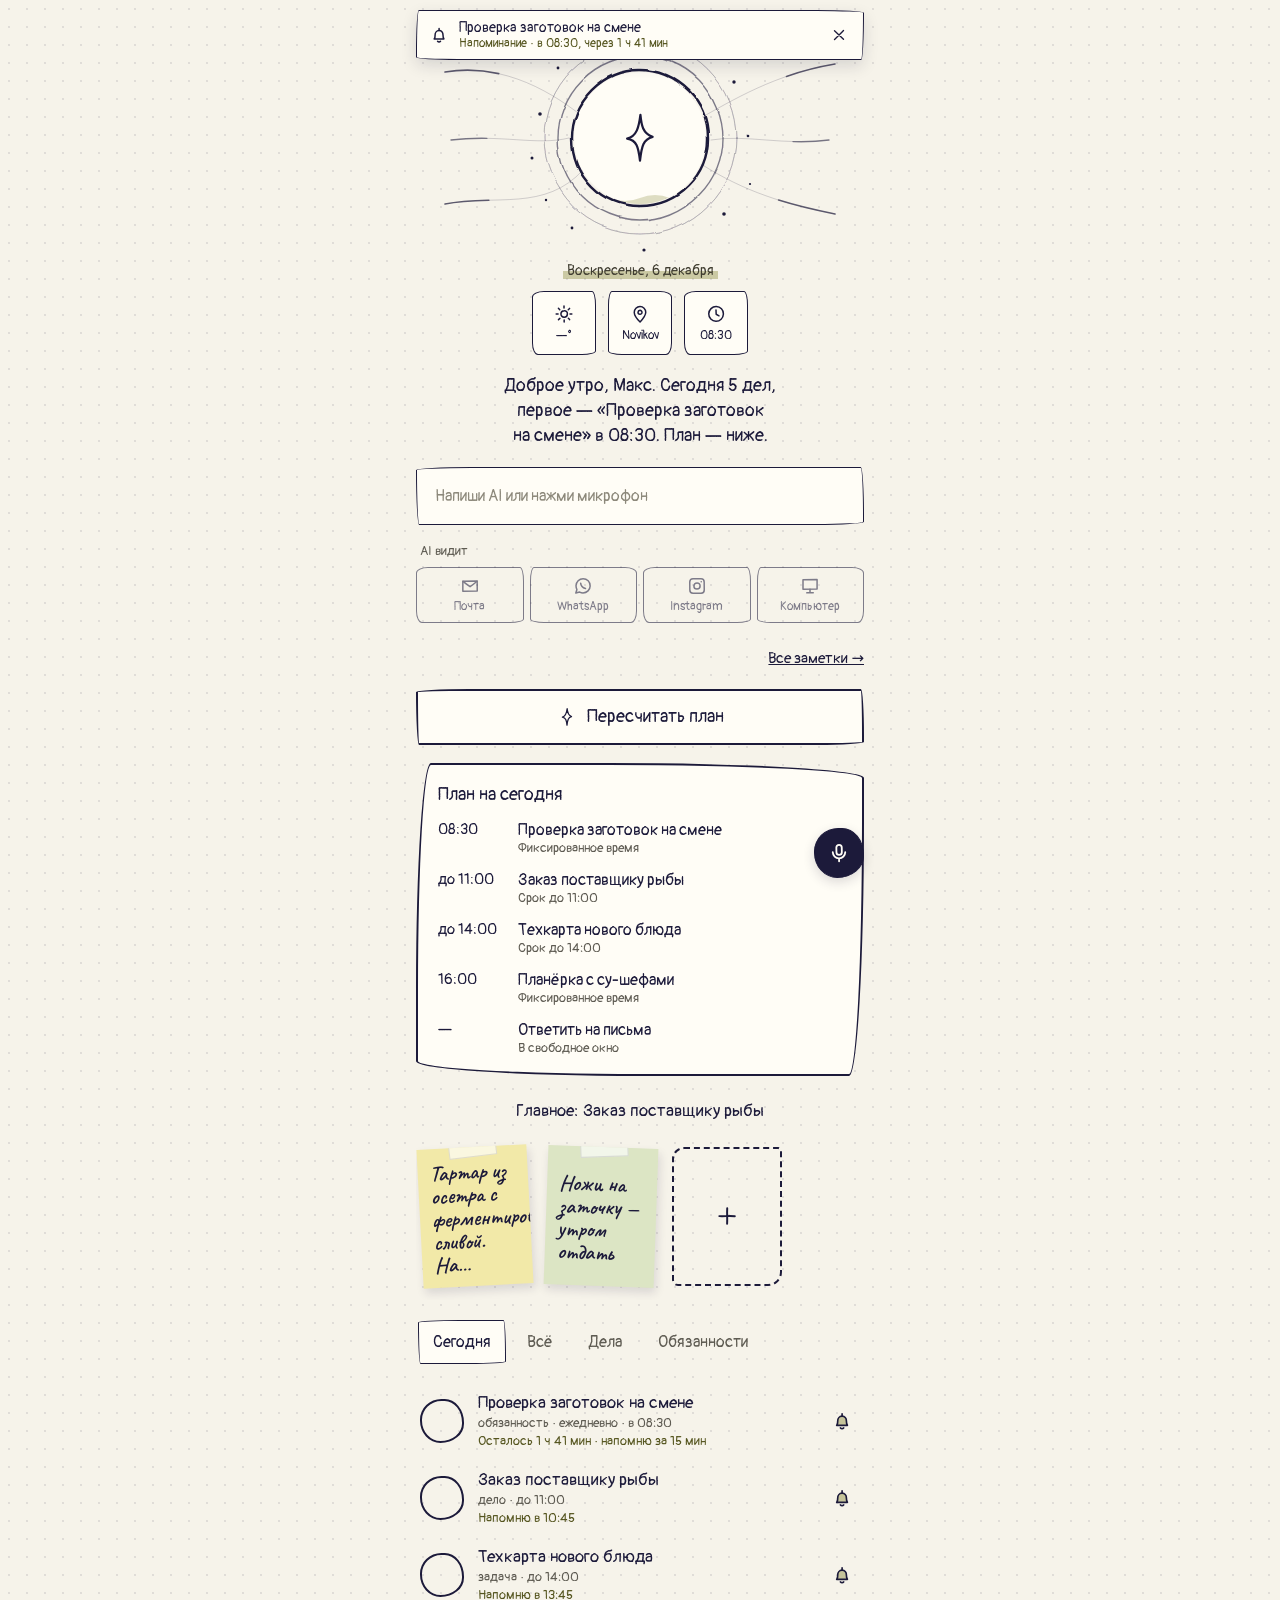
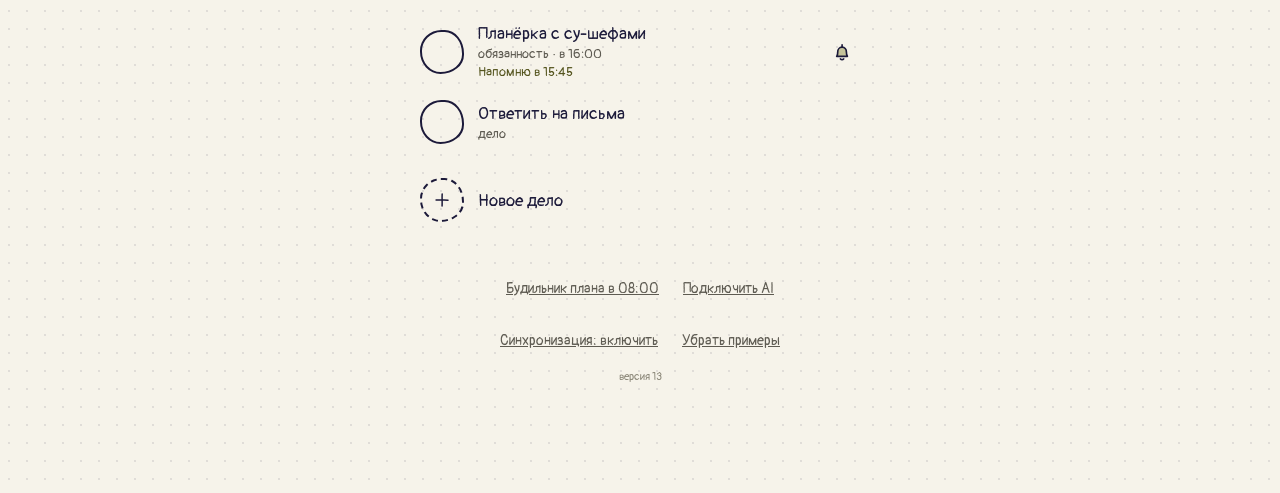
==== dela/index.html @ ca906b61 "Синхронизация по ссылке: шифрованное хранилище без регистрации Co-Authored-By: Claude Opus 5.5 <nore" ====
<!doctype html>
<html lang="ru">
<head>
<meta charset="utf-8">
<meta name="viewport" content="width=device-width, initial-scale=1, viewport-fit=cover">
<title>Дела</title>
<meta name="theme-color" content="#F6F3EA">
<meta name="apple-mobile-web-app-capable" content="yes">
<meta name="mobile-web-app-capable" content="yes">
<meta name="apple-mobile-web-app-status-bar-style" content="default">
<meta name="apple-mobile-web-app-title" content="Дела">
<link rel="manifest" href="manifest.webmanifest">
<link rel="apple-touch-icon" href="icons/apple-touch-icon.png">
<link rel="icon" type="image/png" href="icons/icon-192.png">
<link rel="preconnect" href="https://fonts.googleapis.com">
<link rel="preconnect" href="https://fonts.gstatic.com" crossorigin>
<link href="https://fonts.googleapis.com/css2?family=Caveat:wght@600&family=Pangolin&display=swap" rel="stylesheet">
<link rel="stylesheet" href="style.css">
</head>
<body>
<div id="app">

  <div id="toast" class="toast" role="status" hidden>
    <svg width="20" height="20" viewBox="0 0 24 24" class="ink" aria-hidden="true"><path d="M6.2 16.8c.9-1.2 1.2-2.4 1.1-4.6-.1-3 1.9-5.4 4.7-5.5 2.9-.1 4.9 2.2 4.8 5.2 0 2.3.3 3.6 1.1 4.8z"/><path d="M10.3 19.6c.9 1 2.6 1 3.5 0M12.1 4.2v2.4"/></svg>
    <div class="toast-text"><div id="toast-title" class="toast-title"></div><div id="toast-sub" class="toast-sub"></div></div>
    <button type="button" id="toast-undo" class="toast-undo" data-act="undo" hidden>Вернуть</button>
    <button type="button" class="icon-btn" data-act="close-toast" aria-label="Закрыть уведомление"><svg width="18" height="18" viewBox="0 0 24 24" class="ink" aria-hidden="true"><path d="M6 6.2c4 3.7 8 7.6 12 11.6M18 6c-3.9 4.1-7.9 8-12 12"/></svg></button>
  </div>

  <!-- ДЕЛА -->
  <main id="view-main">
    <section id="orb" class="orb-wrap mode-idle" role="img" aria-label="AI">
      <svg class="wind" viewBox="0 0 390 260" preserveAspectRatio="xMidYMid meet" aria-hidden="true">
        <g class="wind-g">
          <path class="w-base" d="M0 64 C 60 54, 110 86, 142 112"/>
          <path class="w-base" d="M0 196 C 50 186, 100 204, 138 162"/>
          <path class="w-base" d="M390 56 C 330 66, 288 92, 252 112"/>
          <path class="w-base" d="M390 206 C 340 196, 300 184, 256 156"/>
          <path class="w-base" d="M6 132 C 56 126, 92 138, 124 130"/>
          <path class="w-base" d="M384 132 C 340 138, 300 126, 266 132"/>
          <path class="w-flow f1" d="M0 64 C 60 54, 110 86, 142 112" stroke-dasharray="54 176"/>
          <path class="w-flow f2" d="M0 196 C 50 186, 100 204, 138 162" stroke-dasharray="44 186" style="animation-delay:-0.7s"/>
          <path class="w-flow f2" d="M390 56 C 330 66, 288 92, 252 112" stroke-dasharray="50 180" style="animation-delay:-1.3s"/>
          <path class="w-flow f1" d="M390 206 C 340 196, 300 184, 256 156" stroke-dasharray="58 172" style="animation-delay:-0.4s"/>
          <path class="w-flow f3" d="M6 132 C 56 126, 92 138, 124 130" stroke-dasharray="36 194" style="animation-delay:-1s"/>
          <path class="w-flow f3" d="M384 132 C 340 138, 300 126, 266 132" stroke-dasharray="36 194" style="animation-delay:-0.2s"/>
        </g>
      </svg>
      <div class="orb">
        <svg class="orb-dots" viewBox="0 0 240 240" aria-hidden="true">
          <g fill="#1C1A3A"><circle cx="20" cy="96" r="1.8"/><circle cx="38" cy="50" r="1.4"/><circle cx="12" cy="140" r="1.5"/><circle cx="214" cy="64" r="1.7"/><circle cx="228" cy="118" r="1.3"/><circle cx="204" cy="196" r="1.8"/><circle cx="52" cy="210" r="1.4"/><circle cx="124" cy="232" r="1.6"/><circle cx="168" cy="14" r="1.5"/><circle cx="88" cy="10" r="1.2"/><circle cx="230" cy="166" r="1.1"/><circle cx="26" cy="182" r="1.2"/></g>
        </svg>
        <svg class="orb-fill" viewBox="0 0 240 240" aria-hidden="true">
          <defs><clipPath id="orbClip"><circle cx="120" cy="120" r="66"/></clipPath></defs>
          <circle cx="120" cy="120" r="66" fill="#FFFDF6"/>
          <g clip-path="url(#orbClip)">
            <g id="level" transform="translate(0 180)">
              <path id="fillwave" fill="#8A8A3A" opacity="0.28" d="M0 0"/>
            </g>
          </g>
        </svg>
        <div class="orb-rings">
          <svg viewBox="0 0 240 240" aria-hidden="true">
            <defs>
              <filter id="aiWind" x="-25%" y="-25%" width="150%" height="150%">
                <feTurbulence type="fractalNoise" baseFrequency="0.02" numOctaves="2" seed="4" result="noise">
                  <animate id="anim-freq" attributeName="baseFrequency" values="0.016;0.03;0.02;0.016" dur="7s" repeatCount="indefinite"/>
                </feTurbulence>
                <feDisplacementMap in="SourceGraphic" in2="noise" scale="8" xChannelSelector="R" yChannelSelector="G">
                  <animate id="anim-gust" attributeName="scale" values="5;6;16;6;5;13;5" keyTimes="0;0.3;0.38;0.5;0.72;0.78;1" dur="7s" repeatCount="indefinite"/>
                </feDisplacementMap>
              </filter>
            </defs>
            <g filter="url(#aiWind)" fill="none" stroke="#1C1A3A" stroke-linecap="round">
              <circle cx="120" cy="120" r="68" stroke-width="2.4"/>
              <circle cx="120" cy="120" r="82" stroke-width="1.4" opacity="0.55"/>
              <circle cx="120" cy="120" r="96" stroke-width="1" opacity="0.32"/>
            </g>
          </svg>
        </div>
        <div class="orb-star" aria-hidden="true">
          <svg width="56" height="56" viewBox="0 0 40 40"><path d="M20.3 3.5 C21 11, 22 16.5, 29 19.2 C 22.5 21, 21.2 25.5, 20 36.2 C 18.8 26, 17.6 21.6, 10.8 20.4 C 17.8 18.8, 19.2 12, 20.3 3.5 Z" fill="none" stroke="#1C1A3A" stroke-width="1.6" stroke-linejoin="round"/></svg>
        </div>
      </div>
    </section>

    <div id="date" class="date"></div>

    <div class="boxes">
      <div class="box hand-a" title="Погода в Баку">
        <svg width="20" height="20" viewBox="0 0 24 24" class="ink" aria-hidden="true"><path d="M12.2 8.1c2.2-.2 4 1.6 3.9 3.9-.1 2.2-1.9 3.9-4.1 3.8-2.1-.1-3.8-1.9-3.7-4 .1-2 1.8-3.6 3.9-3.7z"/><path d="M12 2.5v2.4M12.2 19.3v2.2M2.6 12.1h2.3M19.2 11.9h2.2M5.3 5.2l1.6 1.7M17.2 17.1l1.5 1.6M5.4 18.8l1.7-1.5M17.1 6.9l1.6-1.6"/></svg>
        <span id="box-weather">—°</span>
      </div>
      <button type="button" class="box hand-b" data-act="edit-place" title="Где я">
        <svg width="20" height="20" viewBox="0 0 24 24" class="ink" aria-hidden="true"><path d="M12.1 21.6c-2.6-2.6-6.9-7.2-7-11.5C5 6.3 8.2 3 12 3s7 3.1 6.9 7c-.1 4.4-4.2 8.9-6.8 11.6z"/><path d="M12 7.6c1.4 0 2.5 1.1 2.4 2.5 0 1.3-1.2 2.4-2.5 2.3-1.3 0-2.3-1.1-2.3-2.4.1-1.3 1.1-2.3 2.4-2.4z"/></svg>
        <span id="box-place">Novikov</span>
      </button>
      <div class="box hand-a" id="box-next-wrap" title="Следующее дело">
        <svg width="20" height="20" viewBox="0 0 24 24" class="ink" aria-hidden="true"><path d="M12.3 3.1c5 .1 8.8 4 8.6 8.9-.2 4.9-4.1 8.8-9 8.7-4.9-.1-8.7-4.1-8.6-9 .2-4.9 4.1-8.7 9-8.6z"/><path d="M12 7.2l.2 5.1 3.4 1.9"/></svg>
        <span id="box-next">—</span>
      </div>
    </div>

    <div class="ai-say" aria-live="polite">
      <div id="ai-heard" class="ai-heard" hidden></div>
      <div id="ai-text" class="ai-text"></div>
    </div>

    <form id="ask-form" class="ask hand-a" autocomplete="off">
      <label for="ask" class="sr">Сообщение для AI</label>
      <input id="ask" type="text" enterkeyhint="send" placeholder="Напиши AI или нажми микрофон">
    </form>

    <div class="sees">
      <div class="label-sm">AI видит</div>
      <div class="sees-row">
        <button type="button" class="see hand-a" data-act="soon" data-name="Почта"><svg width="20" height="20" viewBox="0 0 24 24" class="ink" aria-hidden="true"><path d="M3.4 6.2l17.2-.1.1 12-17.3.1z"/><path d="M3.6 6.4c2.8 2.3 5.6 4.4 8.5 6.4 2.9-2 5.7-4.2 8.4-6.5"/></svg><span>Почта</span></button>
        <button type="button" class="see hand-b" data-act="soon" data-name="WhatsApp"><svg width="20" height="20" viewBox="0 0 24 24" class="ink" aria-hidden="true"><path d="M12.1 3.3c4.8 0 8.6 3.8 8.5 8.6-.1 4.7-3.9 8.4-8.6 8.4-1.4 0-2.8-.4-4-1l-4.6 1.2 1.3-4.3c-.7-1.3-1.1-2.8-1.1-4.4.1-4.7 3.9-8.5 8.5-8.5z"/><path d="M9.2 8.6c.2 2.9 2.6 5.6 5.8 6.4"/></svg><span>WhatsApp</span></button>
        <button type="button" class="see hand-a" data-act="soon" data-name="Instagram"><svg width="20" height="20" viewBox="0 0 24 24" class="ink" aria-hidden="true"><path d="M7.2 3.4l9.6-.1c2.1 0 3.8 1.7 3.8 3.8l.1 9.7c0 2.1-1.7 3.8-3.8 3.8l-9.7.1c-2.1 0-3.8-1.7-3.8-3.8L3.3 7.2c.1-2.1 1.8-3.8 3.9-3.8z"/><path d="M12.1 8.3c2.1 0 3.7 1.7 3.6 3.8 0 2-1.7 3.6-3.8 3.6-2 0-3.6-1.7-3.6-3.7.1-2 1.7-3.7 3.8-3.7z"/><path d="M17 6.8h.1"/></svg><span>Instagram</span></button>
        <button type="button" class="see hand-b" data-act="soon" data-name="Компьютер"><svg width="20" height="20" viewBox="0 0 24 24" class="ink" aria-hidden="true"><path d="M3.6 4.4l16.9-.1v11.4l-16.9.1z"/><path d="M8.2 20.2c2.6-.2 5.1.1 7.7-.1M12 15.9v4.2"/></svg><span>Компьютер</span></button>
      </div>
    </div>

    <div class="row-end"><a href="#notes" class="link">Все заметки →</a></div>

    <button type="button" class="big-btn hand-a" data-act="plan">
      <svg width="20" height="20" viewBox="0 0 40 40" aria-hidden="true"><path d="M20.3 3.5 C21 11, 22 16.5, 29 19.2 C 22.5 21, 21.2 25.5, 20 36.2 C 18.8 26, 17.6 21.6, 10.8 20.4 C 17.8 18.8, 19.2 12, 20.3 3.5 Z" fill="none" stroke="#1C1A3A" stroke-width="2.6" stroke-linejoin="round"/></svg>
      <span id="plan-label">Вычислить план</span>
    </button>

    <div id="plan"></div>

    <div id="main-task" class="main-task"></div>

    <div id="stickers" class="stickers"></div>

    <div id="filters" class="filters" role="tablist" aria-label="Фильтр"></div>

    <div id="list" class="list"></div>

    <button type="button" class="add-row" data-act="new-task">
      <span class="circle dashed"><svg width="20" height="20" viewBox="0 0 24 24" class="ink" aria-hidden="true"><path d="M12.2 4.8c-.3 4.9.2 9.6-.1 14.4M4.9 12.1c4.7.2 9.6-.3 14.3.1"/></svg></span>
      Новое дело
    </button>

    <div id="archive" class="archive"></div>

    <div class="foot">
      <button type="button" class="link-btn" id="alarm-btn" data-act="alarm">Будильник плана в 08:00</button>
      <button type="button" class="link-btn" id="ai-setup" data-act="ai-setup">Подключить AI</button>
      <button type="button" class="link-btn" id="sync-btn" data-act="sync">Синхронизация: включить</button>
      <button type="button" class="link-btn" id="demo-row" data-act="clear-demo" hidden>Убрать примеры</button>
      <span id="app-ver" class="ver"></span>
    </div>
  </main>

  <!-- ЗАМЕТКИ -->
  <main id="view-notes" hidden>
    <div class="notes-head">
      <div>
        <div id="notes-count" class="label-sm"></div>
        <h1 class="h1">Заметки</h1>
      </div>
      <a href="#" class="pill hand-a" data-act="go-main">
        <svg width="16" height="16" viewBox="0 0 24 24" class="ink" aria-hidden="true"><path d="M15 5.2c-2.4 2.2-4.6 4.4-6.8 6.9 2.2 2.3 4.4 4.5 6.8 6.7"/></svg>
        Дела
      </a>
    </div>
    <form id="note-form" class="ask hand-b" autocomplete="off">
      <label for="note-input" class="sr">Новая заметка</label>
      <input id="note-input" type="text" enterkeyhint="done" placeholder="Новая заметка или микрофон справа внизу">
    </form>
    <div id="notes-list" class="notes-list"></div>
  </main>

  <!-- Редактор дела -->
  <div id="sheet-bg" class="sheet-bg" hidden data-act="close-sheet"></div>
  <form id="sheet" class="sheet hand-b" hidden autocomplete="off">
    <div class="sheet-grip" aria-hidden="true"></div>
    <label class="fld"><span>Что сделать</span><input id="f-title" type="text" required></label>
    <div class="fld"><span>Тип</span>
      <div class="seg" id="f-kind">
        <button type="button" data-val="task">Задача</button><button type="button" data-val="deal">Дело</button><button type="button" data-val="duty">Обязанность</button>
      </div>
    </div>
    <div class="fld"><span>Когда</span>
      <div class="seg" id="f-when">
        <button type="button" data-val="today">Сегодня</button><button type="button" data-val="tomorrow">Завтра</button><button type="button" data-val="date">Дата</button>
      </div>
      <input id="f-date" type="date" hidden>
      <label class="check"><input id="f-daily" type="checkbox"> Каждый день</label>
    </div>
    <div class="fld-row">
      <label class="fld"><span>В (время)</span><input id="f-time" type="time"></label>
      <label class="fld"><span>До (срок)</span><input id="f-due" type="time"></label>
    </div>
    <label class="check"><input id="f-remind" type="checkbox" checked> Напомнить за 15 минут</label>
    <div class="sheet-actions">
      <button type="submit" class="big-btn hand-a">Сохранить</button>
      <div class="sheet-sub">
        <button type="button" class="link-btn" id="f-cal" data-act="to-calendar">В календарь iPhone</button>
        <button type="button" class="link-btn danger" id="f-del" data-act="delete-task">Удалить</button>
      </div>
    </div>
  </form>

  <!-- Ссылка синхронизации -->
  <div id="link-sheet" class="sheet hand-a" hidden>
    <div class="sheet-grip" aria-hidden="true"></div>
    <div class="fld"><span>Открой эту ссылку на другом устройстве (компьютер, второй телефон) — дела станут общими. Никому её не отправляй: это ключ к твоим делам.</span></div>
    <label class="fld"><span class="sr">Ссылка подключения</span><input id="link-out" type="text" readonly></label>
    <div class="sheet-actions">
      <button type="button" class="big-btn hand-a" data-act="copy-link">Копировать ссылку</button>
      <button type="button" class="big-btn hand-b" data-act="share-link">Отправить себе</button>
      <div class="sheet-sub"><button type="button" class="link-btn" data-act="close-link">Закрыть</button><button type="button" class="link-btn danger" data-act="sync-off">Выключить на этом устройстве</button></div>
    </div>
  </div>

  <!-- Короткий ввод (место, стикер) -->
  <form id="mini" class="sheet hand-a" hidden autocomplete="off">
    <div class="sheet-grip" aria-hidden="true"></div>
    <label class="fld"><span id="mini-label">Текст</span><input id="mini-input" type="text" autocapitalize="off" autocorrect="off" spellcheck="false"></label>
    <div class="sheet-actions">
      <button type="submit" class="big-btn hand-a">Готово</button>
      <div class="sheet-sub"><button type="button" class="link-btn" data-act="close-mini">Отмена</button></div>
    </div>
  </form>

  <div id="glow" class="glow" hidden aria-hidden="true"></div>
  <button type="button" id="mic-fab" class="mic-fab" aria-label="Сказать AI голосом" aria-pressed="false">
    <svg width="22" height="22" viewBox="0 0 24 24" class="ink" aria-hidden="true"><path d="M12.1 3.1c1.6 0 2.9 1.3 2.9 2.9l.1 5.1c0 1.6-1.4 2.9-3 2.9s-2.9-1.3-2.9-2.9L9.1 6c.1-1.6 1.4-2.9 3-2.9z"/><path d="M5.2 11.2c.2 3.8 3.1 6.7 6.9 6.6 3.7-.1 6.6-3 6.7-6.7M12.1 18v3.1"/></svg>
  </button>
</div>
<script src="app.js"></script>
</body>
</html>
---- dela/style.css ----
:root{
  --ink:#1C1A3A; --paper:#F6F3EA; --card:#FFFDF6; --muted:#5E5B52; --olive:#8A8A3A; --olive-a:rgba(138,138,58,.38); --red:#8A3324;
  --ha:255px 15px 225px 15px / 15px 225px 15px 255px;
  --hb:15px 255px 15px 225px / 225px 15px 255px 15px;
  --hc:50% 45% 55% 48% / 48% 55% 45% 52%;
  --wind:7s; --flow1:3.6s; --flow2:4.4s; --flow3:5.2s; --spin:40s; --star:24s; --pulse:4s; --dots:3s; --fill:3s;
}
*{box-sizing:border-box}
[hidden]{display:none!important}
html{-webkit-text-size-adjust:100%}
body{margin:0;background-color:var(--paper);background-image:radial-gradient(rgba(28,26,58,.1) 1px,transparent 1.2px);background-size:18px 18px;color:var(--ink);font-family:'Pangolin',system-ui,sans-serif;-webkit-tap-highlight-color:transparent}
button{font-family:inherit;color:inherit}
a{color:var(--ink)}
.sr{position:absolute;width:1px;height:1px;overflow:hidden;clip:rect(0 0 0 0)}
.ink{fill:none;stroke:var(--ink);stroke-width:1.8;stroke-linecap:round;stroke-linejoin:round}
:root{color-scheme:light}
#app{max-width:480px;margin:0 auto;padding-block:calc(env(safe-area-inset-top, 0px) + 8px) calc(env(safe-area-inset-bottom, 0px) + 110px);padding-left:max(16px, env(safe-area-inset-left, 0px));padding-right:max(16px, env(safe-area-inset-right, 0px));position:relative;overflow-x:hidden}
main{display:flex;flex-direction:column;gap:18px}
.hand-a{border-radius:var(--ha)} .hand-b{border-radius:var(--hb)}

/* toast */
.toast{position:fixed;left:50%;transform:translateX(-50%);top:calc(env(safe-area-inset-top) + 10px);width:min(448px,calc(100% - 32px));z-index:30;background:var(--card);border:1.8px solid var(--ink);border-radius:var(--hb);box-shadow:0 6px 16px rgba(28,26,58,.14);padding:2px 2px 2px 12px;display:flex;align-items:center;gap:10px;animation:toastIn .4s ease-out}
.toast[hidden]{display:none}
.toast-text{flex:1;min-width:0}
.toast-title{font-size:14px;line-height:1.25;white-space:nowrap;overflow:hidden;text-overflow:ellipsis}
.toast-sub{font-size:12px;line-height:1.25;color:#55551F}
.icon-btn{width:44px;height:44px;flex-shrink:0;border:none;background:transparent;display:flex;align-items:center;justify-content:center;cursor:pointer;padding:0}
@keyframes toastIn{from{transform:translate(-50%,-16px);opacity:0}to{transform:translate(-50%,0);opacity:1}}

/* orb */
.orb-wrap{position:relative;height:260px}
.wind{position:absolute;left:-16px;top:0;width:calc(100% + 32px);height:260px}
.wind-g{fill:none;stroke:var(--ink);stroke-linecap:round}
.w-base{stroke-width:1;opacity:.18}
.w-flow{stroke-width:1.6;opacity:.65}
.w-flow.f1{animation:windFlow var(--flow1) linear infinite}
.w-flow.f2{animation:windFlow var(--flow2) linear infinite}
.w-flow.f3{stroke-width:1.3;opacity:.5;animation:windFlow var(--flow3) linear infinite}
@keyframes windFlow{from{stroke-dashoffset:230}to{stroke-dashoffset:0}}
.orb{position:absolute;left:50%;top:10px;width:240px;height:240px;margin-left:-120px}
.orb svg{position:absolute;inset:0;width:240px;height:240px}
.orb-dots{animation:aiDots var(--dots) ease-in-out infinite}
.orb-rings{position:absolute;inset:0;animation:aiSpin var(--spin) linear infinite}
.orb-star{position:absolute;left:88px;top:88px;width:64px;height:64px;display:flex;align-items:center;justify-content:center;animation:aiPulse var(--pulse) ease-in-out infinite}
.orb-star svg{position:static;width:56px;height:56px;animation:aiSpinBack var(--star) linear infinite}
#fillwave{animation:fillMove var(--fill) linear infinite}
#level{transition:transform .8s ease}
@keyframes fillMove{from{transform:translateX(0)}to{transform:translateX(-60px)}}
@keyframes aiSpin{from{transform:rotate(0)}to{transform:rotate(360deg)}}
@keyframes aiSpinBack{from{transform:rotate(360deg)}to{transform:rotate(0)}}
@keyframes aiDots{0%,100%{opacity:.25}50%{opacity:.85}}
@keyframes aiPulse{0%,100%{transform:scale(1)}50%{transform:scale(1.08)}}
.mode-listen{--wind:1.6s;--flow1:1.1s;--flow2:1.3s;--flow3:1.5s;--spin:8s;--star:4s;--pulse:.7s;--dots:1s;--fill:1.2s}
.mode-think{--wind:2.4s;--flow1:1.1s;--flow2:1.3s;--flow3:1.5s;--spin:8s;--star:4s;--pulse:1.2s;--dots:1s;--fill:1.2s}

.date{text-align:center;font-size:14px;color:#3F3C30;margin-top:-24px}
.date span{background:linear-gradient(transparent 55%,rgba(138,138,58,.4) 55%);padding:0 4px}
.boxes{display:flex;justify-content:center;gap:12px;margin-top:-6px}
.box{width:64px;height:64px;border:1.8px solid var(--ink);background:var(--card);display:flex;flex-direction:column;align-items:center;justify-content:center;gap:4px;font-size:12px;padding:0;cursor:default}
button.box{cursor:pointer}
.box.hand-a{border-radius:12px 4px 14px 6px / 6px 14px 4px 12px}
.box.hand-b{border-radius:4px 12px 6px 14px / 14px 6px 12px 4px}
.box span{max-width:60px;white-space:nowrap;overflow:hidden;text-overflow:ellipsis}

.ai-say{display:flex;flex-direction:column;gap:6px;padding:0 12px;text-align:center}
.ai-heard{font-size:14px;color:var(--muted)}
.ai-text{font-size:18px;line-height:1.4;text-wrap:balance}

.ask{background:var(--card);border:1.8px solid var(--ink);padding:4px 16px;display:flex;align-items:center}
.ask input{flex:1;min-width:0;border:none;outline:none;background:transparent;font-family:inherit;font-size:16px;color:var(--ink);min-height:48px}
.ask input::placeholder{color:#8C887A}

.label-sm{font-size:13px;color:var(--muted)}
.sees{display:flex;flex-direction:column;gap:8px}
.sees .label-sm{padding-left:4px}
.sees-row{display:grid;grid-template-columns:repeat(4,minmax(0,1fr));gap:6px}
.see{min-height:56px;border:1.5px solid var(--ink);background:transparent;display:flex;flex-direction:column;align-items:center;justify-content:center;gap:3px;font-size:12px;cursor:pointer;opacity:.55}
.see.hand-a{border-radius:12px 4px 14px 6px / 6px 14px 4px 12px}
.see.hand-b{border-radius:4px 12px 6px 14px / 14px 6px 12px 4px}

.row-end{display:flex;justify-content:flex-end;margin:-4px 0 -10px}
.link{min-height:44px;display:flex;align-items:center;font-size:15px}
.big-btn{min-height:56px;border:2px solid var(--ink);background:var(--card);font-size:18px;display:flex;align-items:center;justify-content:center;gap:10px;cursor:pointer;width:100%}
.big-btn:active{background:var(--olive-a)}

.plan{background:var(--card);border:2px solid var(--ink);border-radius:var(--hb);padding:18px 20px;display:flex;flex-direction:column;gap:14px}
.plan-h{font-size:18px}
.plan-row{display:flex;gap:14px;align-items:flex-start}
.plan-t{width:66px;flex-shrink:0;font-size:15px;white-space:nowrap}
.plan-why{font-size:13px;color:var(--muted)}

.main-task{text-align:center;font-size:17px;padding-top:6px}

.stickers{display:flex;gap:16px;overflow-x:auto;padding:12px 8px 14px 4px;margin-top:-4px;scrollbar-width:none}
.stickers::-webkit-scrollbar{display:none}
.sticker{position:relative;width:110px;min-height:96px;flex-shrink:0;padding:14px 12px 10px;border:none;text-align:left;font-family:'Caveat',cursive;font-weight:600;font-size:22px;line-height:1.05;color:var(--ink);box-shadow:2px 5px 10px rgba(28,26,58,.13);cursor:pointer;overflow:hidden}
.sticker::before{content:'';position:absolute;top:-6px;left:50%;width:46px;height:14px;margin-left:-23px;background:rgba(255,255,255,.65);border:1px solid rgba(28,26,58,.12);transform:rotate(-4deg)}
.sticker-add{width:110px;min-height:96px;flex-shrink:0;border:2px dashed var(--ink);border-radius:12px 4px 14px 6px;background:transparent;display:flex;align-items:center;justify-content:center;cursor:pointer}

.filters{display:flex;gap:6px;overflow-x:auto;padding:2px;scrollbar-width:none}
.filters::-webkit-scrollbar{display:none}
.filter{flex:0 0 auto;min-height:44px;padding:0 14px;border:1.8px solid transparent;background:transparent;color:var(--muted);font-size:16px;white-space:nowrap;cursor:pointer}
.filter.on{border-color:var(--ink);background:var(--card);color:var(--ink)}

.list{display:flex;flex-direction:column;gap:4px}
.item{padding:8px 0 8px 4px;display:flex;align-items:center;gap:14px}
.circle{width:44px;height:44px;flex-shrink:0;border:2px solid var(--ink);border-radius:var(--hc);background:transparent;display:flex;align-items:center;justify-content:center;cursor:pointer;padding:0}
.circle.done{background:var(--olive-a)}
.circle.dashed{border-style:dashed}
.item-body{flex:1;min-width:0;display:flex;flex-direction:column;gap:2px;border:none;background:transparent;text-align:left;padding:0;cursor:pointer}
.item-title{font-size:17px}
.item.is-done .item-title{text-decoration:line-through;color:#6B6857}
.item-meta{font-size:13px;color:var(--muted)}
.item-alert{font-size:13px;color:#55551F}
.item-alert.late{color:var(--red)}
.bell{width:44px;height:44px;flex-shrink:0;border:none;background:transparent;display:flex;align-items:center;justify-content:center;cursor:pointer;padding:0;opacity:.45}
.bell.on{opacity:1}
.bell.on path:first-child{fill:rgba(138,138,58,.45)}
.empty{text-align:center;color:var(--muted);font-size:15px;padding:12px 0}
.add-row{min-height:60px;padding:8px 0 8px 4px;border:none;background:transparent;font-size:17px;display:flex;align-items:center;gap:14px;cursor:pointer;text-align:left}
.ver{width:100%;text-align:center;font-size:11px;color:#8C887A}
.foot{display:flex;justify-content:center;gap:8px;flex-wrap:wrap}
.toast-undo{min-height:44px;padding:0 12px;border:1.5px solid var(--ink);border-radius:var(--ha);background:var(--olive-a);font-size:14px;cursor:pointer;flex-shrink:0}
.archive{display:flex;flex-direction:column;gap:4px}
.archive-head{min-height:44px;border:none;background:transparent;font-size:15px;color:var(--muted);display:flex;align-items:center;gap:8px;cursor:pointer;padding:0 4px;text-align:left}
.archive-head svg{transition:transform .2s}
.archive-head[aria-expanded="true"] svg{transform:rotate(90deg)}
.archive .item{opacity:.7}
.archive-clear{align-self:center}
.link-btn{border:none;background:transparent;font-size:14px;color:var(--muted);text-decoration:underline;min-height:44px;padding:0 8px;cursor:pointer}
.link-btn.danger{color:var(--red)}

/* notes */
.notes-head{display:flex;justify-content:space-between;align-items:center;gap:12px;padding-top:8px}
.h1{margin:0;font-size:22px;font-weight:400}
.pill{display:flex;align-items:center;gap:8px;min-height:44px;padding:0 14px;background:var(--card);border:1.8px solid var(--ink);text-decoration:none;font-size:15px}
.notes-list{display:flex;flex-direction:column;gap:14px}
.note{background:var(--card);border:2px solid var(--ink);padding:16px;display:flex;flex-direction:column;gap:8px}
.note:nth-child(odd){border-radius:var(--ha)} .note:nth-child(even){border-radius:var(--hb)}
.note.flash{animation:flash 1.2s ease}
@keyframes flash{0%,100%{background:var(--card)}30%{background:var(--olive-a)}}
.note-top{display:flex;justify-content:space-between;align-items:baseline;gap:10px}
.note-title{font-size:17px}
.note-when{font-size:13px;color:var(--muted);white-space:nowrap}
.note-body{font-size:15px;line-height:1.5;white-space:pre-wrap}
.note-done{display:flex;flex-direction:column;gap:4px;border-top:1.5px dashed rgba(28,26,58,.35);padding-top:10px;font-size:15px}
.note-acts{display:flex;gap:8px;flex-wrap:wrap;align-items:center}
.chip{min-height:44px;padding:0 14px;border:1.8px solid var(--ink);border-radius:var(--ha);background:var(--card);font-size:14px;display:flex;align-items:center;gap:8px;cursor:pointer}

/* sheet */
.sheet-bg{position:fixed;inset:0;background:rgba(28,26,58,.25);z-index:40}
.sheet{position:fixed;left:50%;transform:translateX(-50%);bottom:0;width:min(480px,100%);z-index:41;background:var(--card);border:2px solid var(--ink);border-bottom:none;padding:10px 18px calc(env(safe-area-inset-bottom) + 16px);display:flex;flex-direction:column;gap:14px;max-height:92vh;overflow-y:auto;animation:sheetIn .25s ease-out}
.sheet[hidden],.sheet-bg[hidden],.glow[hidden]{display:none}
@keyframes sheetIn{from{transform:translate(-50%,40px);opacity:0}to{transform:translate(-50%,0);opacity:1}}
.sheet-grip{width:44px;height:4px;border-radius:2px;background:rgba(28,26,58,.3);margin:0 auto 4px}
.fld{display:flex;flex-direction:column;gap:6px;font-size:14px;color:var(--muted);flex:1}
.fld input[type=text],.fld input[type=time],.fld input[type=date]{font-family:inherit;font-size:16px;color:var(--ink);background:var(--paper);border:1.5px solid var(--ink);border-radius:10px 4px 12px 6px;min-height:46px;padding:0 12px;width:100%}
.fld-row{display:flex;gap:12px}
.seg{display:flex;gap:6px;flex-wrap:wrap}
.seg button{min-height:44px;padding:0 14px;border:1.5px solid var(--ink);border-radius:var(--ha);background:transparent;font-size:15px;cursor:pointer}
.seg button.on{background:var(--olive-a)}
.check{display:flex;align-items:center;gap:10px;font-size:15px;min-height:44px;color:var(--ink)}
.check input{width:22px;height:22px;accent-color:#55551F}
.sheet-actions{display:flex;flex-direction:column;gap:6px}
.sheet-sub{display:flex;justify-content:space-between}

/* voice */
.mic-fab{position:fixed;right:max(16px, env(safe-area-inset-right, 0px));bottom:calc(env(safe-area-inset-bottom, 0px) + 22px);width:50px;height:50px;padding:0;border:1.8px solid var(--ink);border-radius:var(--hc);background:var(--ink);box-shadow:0 4px 12px rgba(28,26,58,.16);display:flex;align-items:center;justify-content:center;z-index:20;cursor:pointer;-webkit-user-select:none;user-select:none}
.mic-fab:active{transform:scale(.94)}
.mic-fab .ink{stroke:var(--card);stroke-width:2}
.mic-fab.on{background:#55551F;animation:micPulse 1.2s ease-in-out infinite}
@keyframes micPulse{0%,100%{box-shadow:0 0 0 0 rgba(138,138,58,.55)}50%{box-shadow:0 0 0 10px rgba(138,138,58,0)}}
@media (min-width:520px){.mic-fab{right:calc(50% - 240px + 16px)}}
.glow{position:fixed;left:0;right:0;bottom:0;height:110px;background:radial-gradient(ellipse at 50% 100%,rgba(138,138,58,.5),transparent 70%);pointer-events:none;z-index:19;animation:glow 1s ease-in-out infinite}
@keyframes glow{0%,100%{opacity:.55}50%{opacity:1}}

@media (prefers-reduced-motion:reduce){*{animation:none!important}}
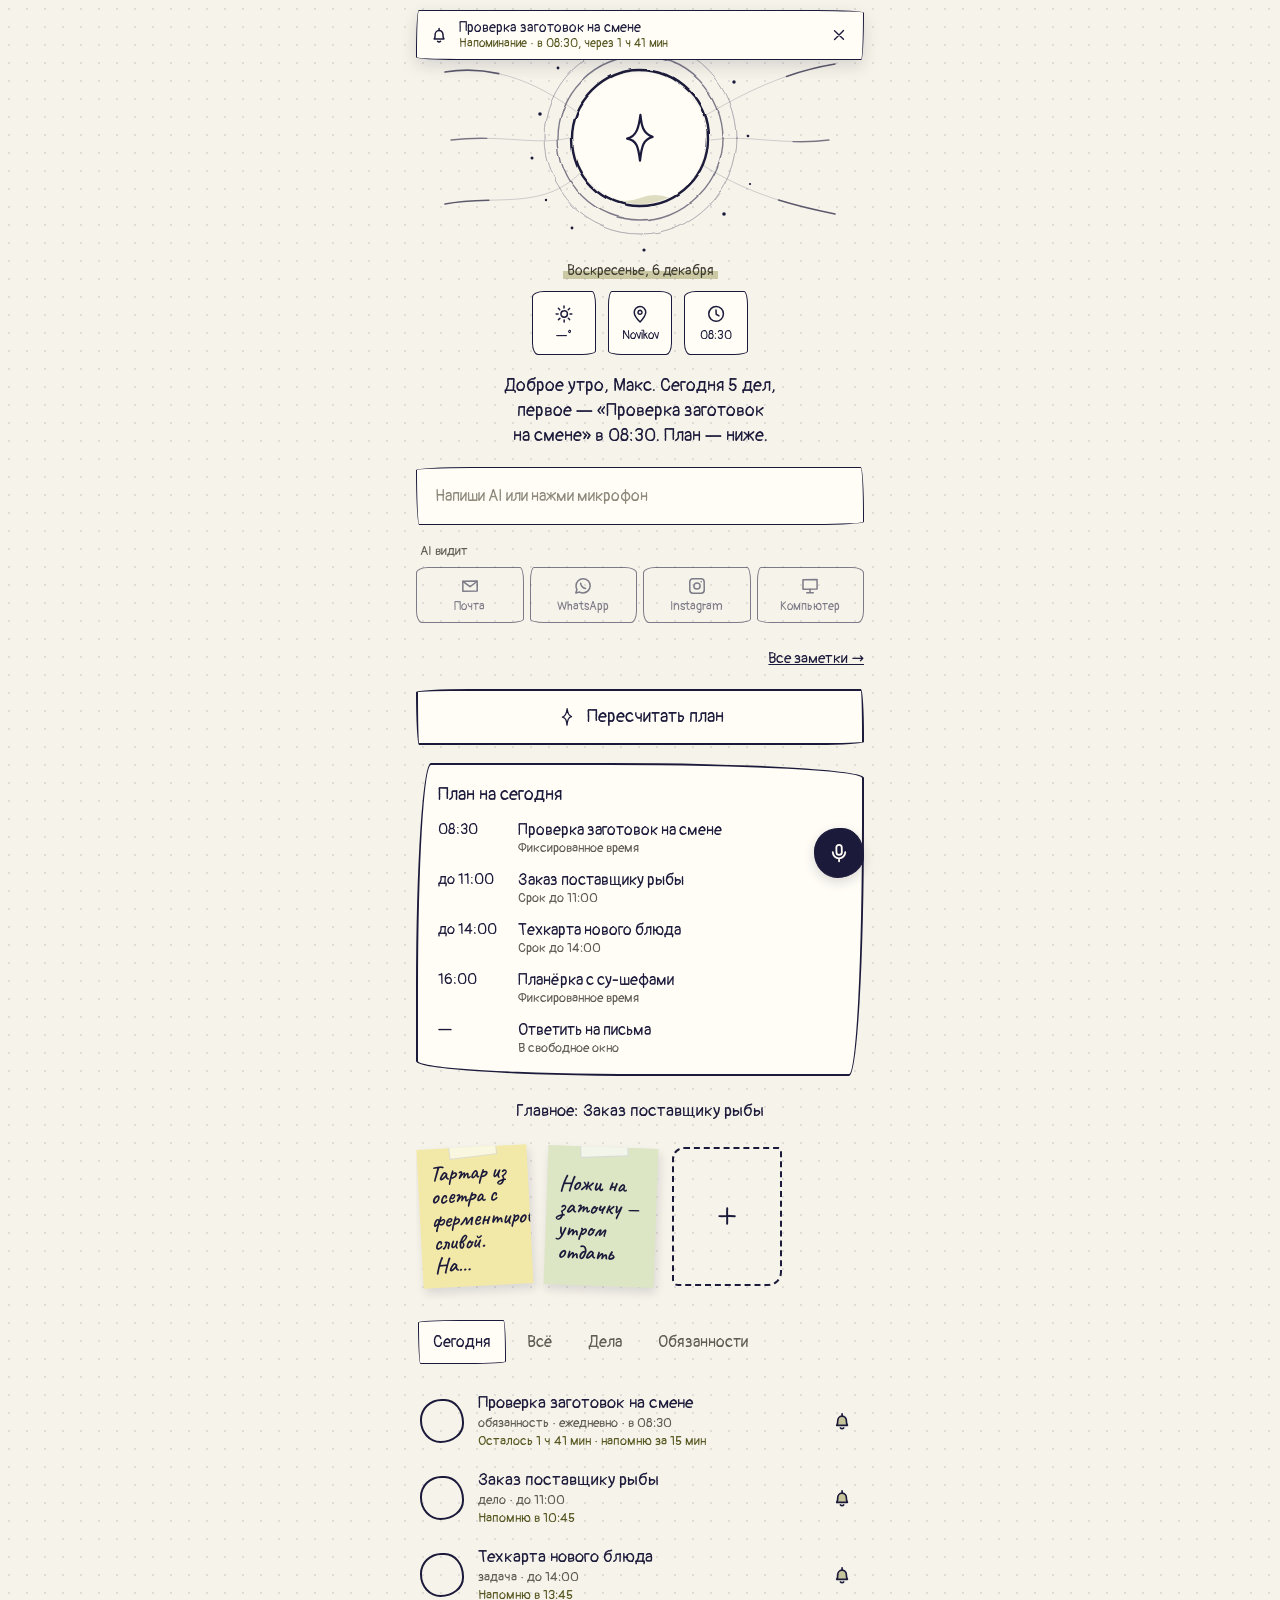
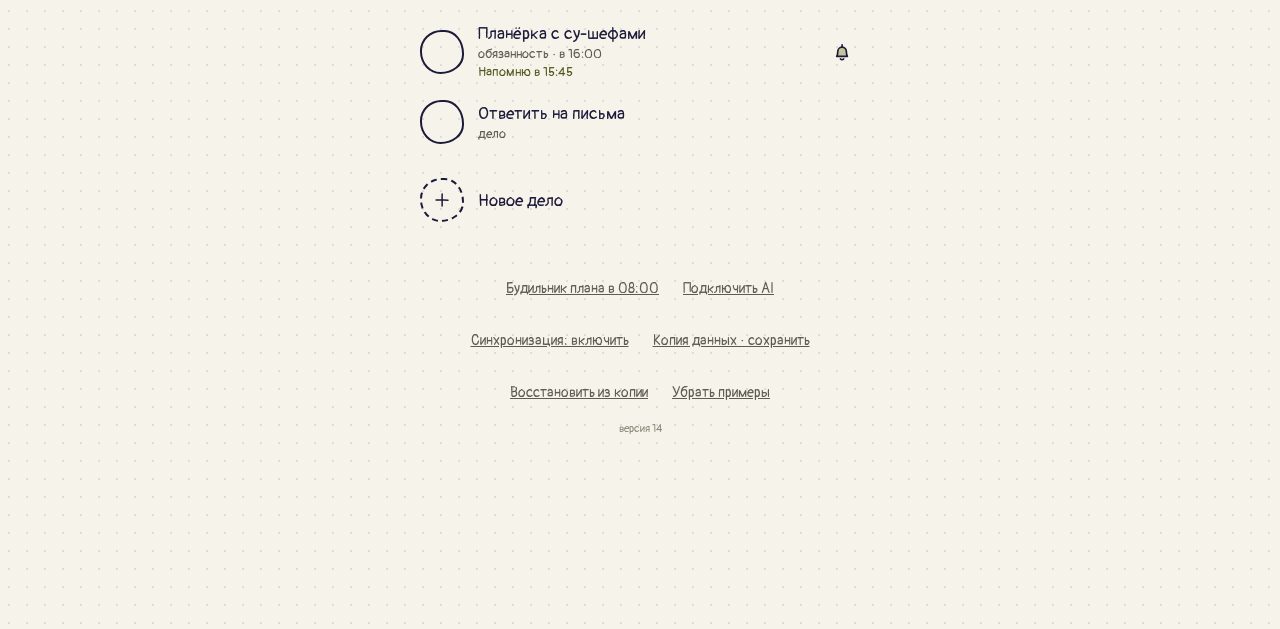
==== commit 93c5268f: "Аудит по 10 критериям: откат удалений и действий AI, честный статус AI, копия данных, проверки входа" ====
--- a/dela/index.html
+++ b/dela/index.html
@@ -108,7 +108,7 @@
 
     <form id="ask-form" class="ask hand-a" autocomplete="off">
       <label for="ask" class="sr">Сообщение для AI</label>
-      <input id="ask" type="text" enterkeyhint="send" placeholder="Напиши AI или нажми микрофон">
+      <input id="ask" type="text" maxlength="2000" enterkeyhint="send" placeholder="Напиши AI или нажми микрофон">
     </form>
 
     <div class="sees">
@@ -149,6 +149,9 @@
       <button type="button" class="link-btn" id="alarm-btn" data-act="alarm">Будильник плана в 08:00</button>
       <button type="button" class="link-btn" id="ai-setup" data-act="ai-setup">Подключить AI</button>
       <button type="button" class="link-btn" id="sync-btn" data-act="sync">Синхронизация: включить</button>
+      <button type="button" class="link-btn" id="backup-btn" data-act="backup">Копия данных · сохранить</button>
+      <button type="button" class="link-btn" id="restore-btn" data-act="restore-file">Восстановить из копии</button>
+      <input type="file" id="restore-input" accept="application/json,.json" hidden>
       <button type="button" class="link-btn" id="demo-row" data-act="clear-demo" hidden>Убрать примеры</button>
       <span id="app-ver" class="ver"></span>
     </div>
@@ -168,7 +171,7 @@
     </div>
     <form id="note-form" class="ask hand-b" autocomplete="off">
       <label for="note-input" class="sr">Новая заметка</label>
-      <input id="note-input" type="text" enterkeyhint="done" placeholder="Новая заметка или микрофон справа внизу">
+      <input id="note-input" type="text" maxlength="2000" enterkeyhint="done" placeholder="Новая заметка или микрофон справа внизу">
     </form>
     <div id="notes-list" class="notes-list"></div>
   </main>
--- a/dela/style.css
+++ b/dela/style.css
@@ -119,7 +119,7 @@
 .empty{text-align:center;color:var(--muted);font-size:15px;padding:12px 0}
 .add-row{min-height:60px;padding:8px 0 8px 4px;border:none;background:transparent;font-size:17px;display:flex;align-items:center;gap:14px;cursor:pointer;text-align:left}
 .ver{width:100%;text-align:center;font-size:11px;color:#8C887A}
-.foot{display:flex;justify-content:center;gap:8px;flex-wrap:wrap}
+.foot{display:flex;justify-content:center;gap:8px;flex-wrap:wrap;padding:0 0 84px}
 .toast-undo{min-height:44px;padding:0 12px;border:1.5px solid var(--ink);border-radius:var(--ha);background:var(--olive-a);font-size:14px;cursor:pointer;flex-shrink:0}
 .archive{display:flex;flex-direction:column;gap:4px}
 .archive-head{min-height:44px;border:none;background:transparent;font-size:15px;color:var(--muted);display:flex;align-items:center;gap:8px;cursor:pointer;padding:0 4px;text-align:left}
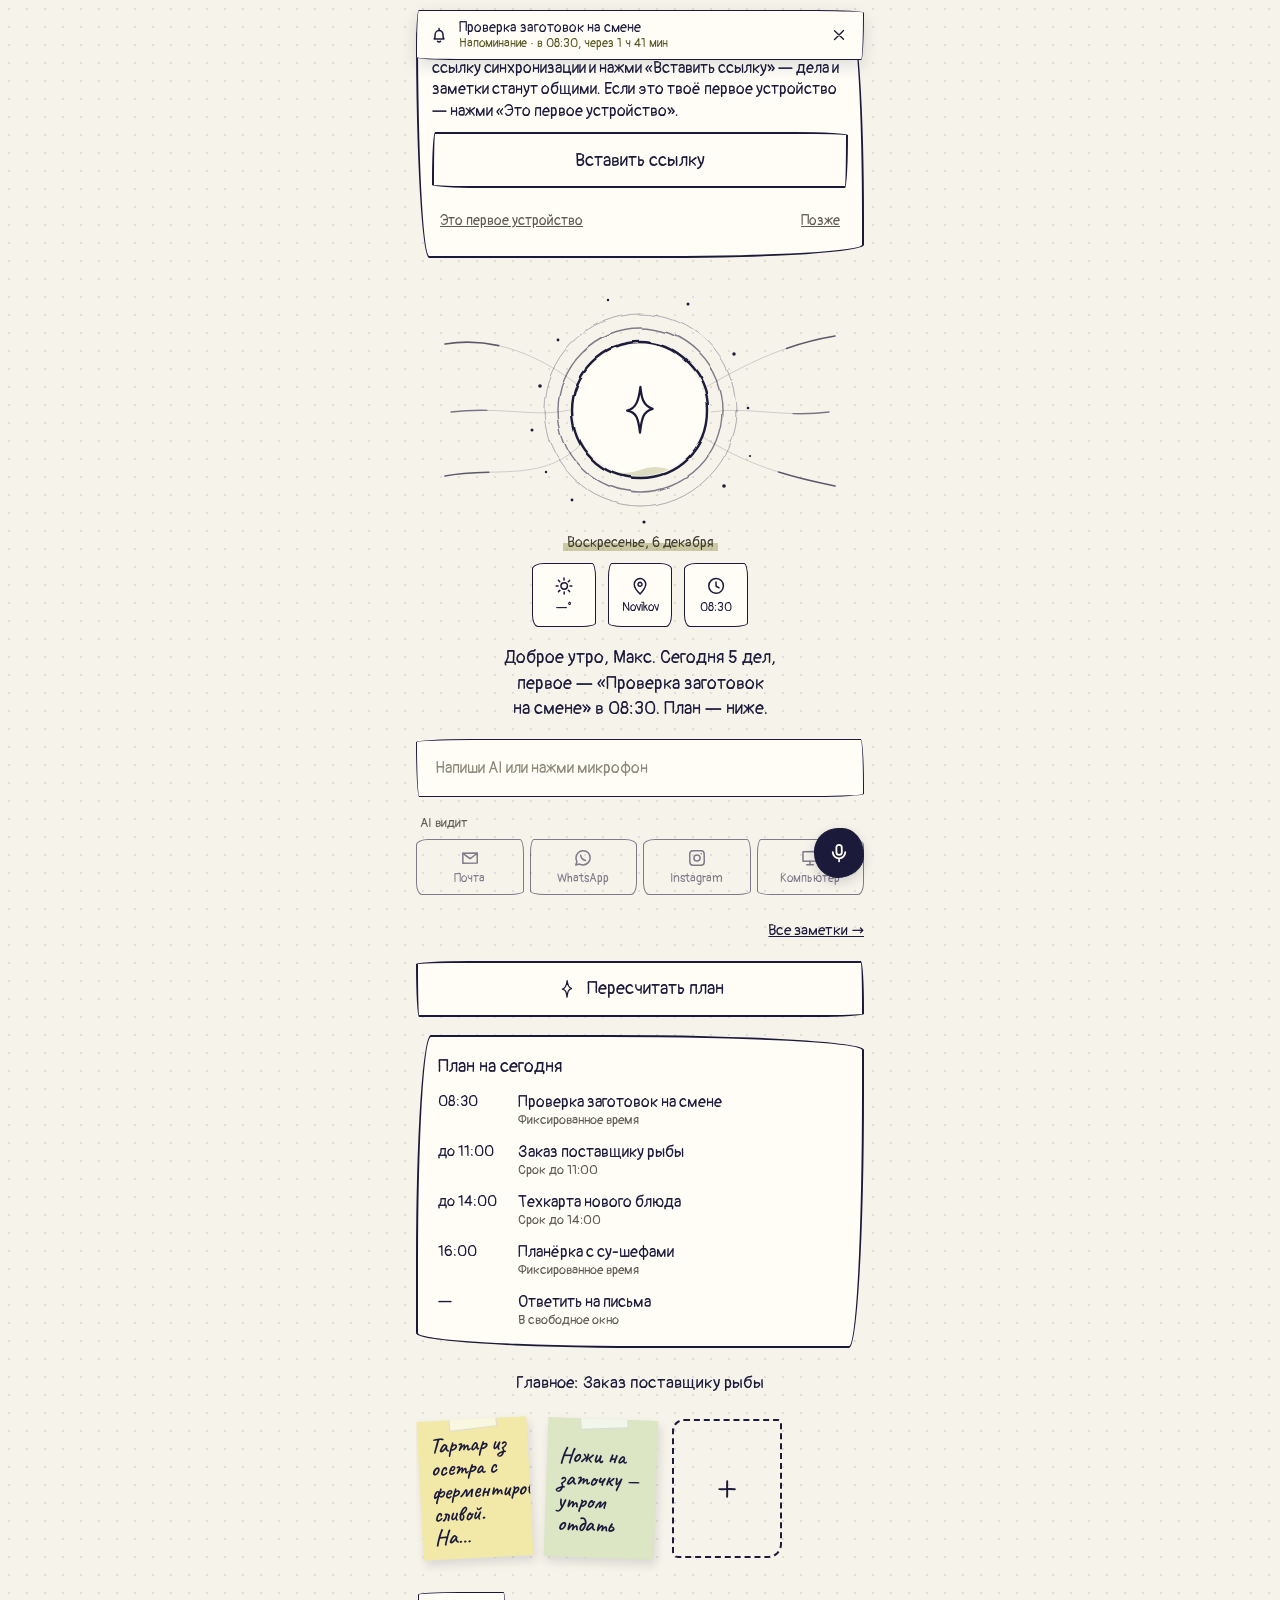
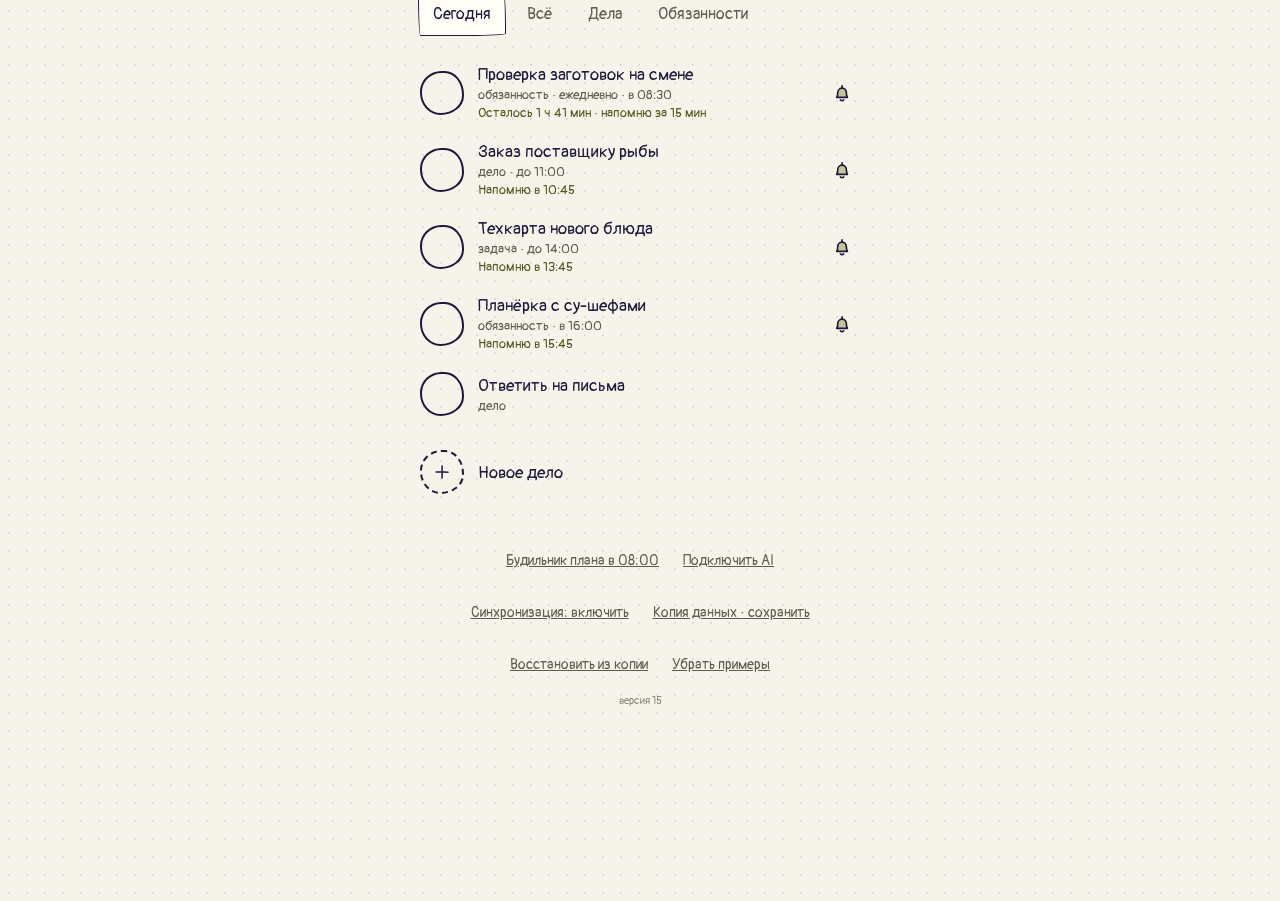
==== commit 7e31faad: "Блатной блокнот v15: новое имя, переезд на GitHub Pages, подключение по вставке ссылки Co-Authored-B" ====
--- a/dela/index.html
+++ b/dela/index.html
@@ -3,12 +3,12 @@
 <head>
 <meta charset="utf-8">
 <meta name="viewport" content="width=device-width, initial-scale=1, viewport-fit=cover">
-<title>Дела</title>
+<title>Блатной блокнот</title>
 <meta name="theme-color" content="#F6F3EA">
 <meta name="apple-mobile-web-app-capable" content="yes">
 <meta name="mobile-web-app-capable" content="yes">
 <meta name="apple-mobile-web-app-status-bar-style" content="default">
-<meta name="apple-mobile-web-app-title" content="Дела">
+<meta name="apple-mobile-web-app-title" content="Блатной блокнот">
 <link rel="manifest" href="manifest.webmanifest">
 <link rel="apple-touch-icon" href="icons/apple-touch-icon.png">
 <link rel="icon" type="image/png" href="icons/icon-192.png">
@@ -29,6 +29,11 @@
 
   <!-- ДЕЛА -->
   <main id="view-main">
+    <div id="sync-banner" class="sync-banner hand-a" hidden>
+      <div id="sb-text" class="sb-text"></div>
+      <button type="button" class="big-btn hand-b" id="sb-btn" data-act="sb-go"></button>
+      <div class="sheet-sub"><button type="button" class="link-btn" id="sb-alt" data-act="sb-alt" hidden></button><button type="button" class="link-btn" data-act="sb-close">Позже</button></div>
+    </div>
     <section id="orb" class="orb-wrap mode-idle" role="img" aria-label="AI">
       <svg class="wind" viewBox="0 0 390 260" preserveAspectRatio="xMidYMid meet" aria-hidden="true">
         <g class="wind-g">
--- a/dela/style.css
+++ b/dela/style.css
@@ -175,3 +175,6 @@
 @keyframes glow{0%,100%{opacity:.55}50%{opacity:1}}
 
 @media (prefers-reduced-motion:reduce){*{animation:none!important}}
+
+.sync-banner{margin:12px 0 4px;padding:14px;border:2px solid var(--ink);background:var(--card);display:flex;flex-direction:column;gap:10px}
+.sb-text{font-size:16px;line-height:1.35}
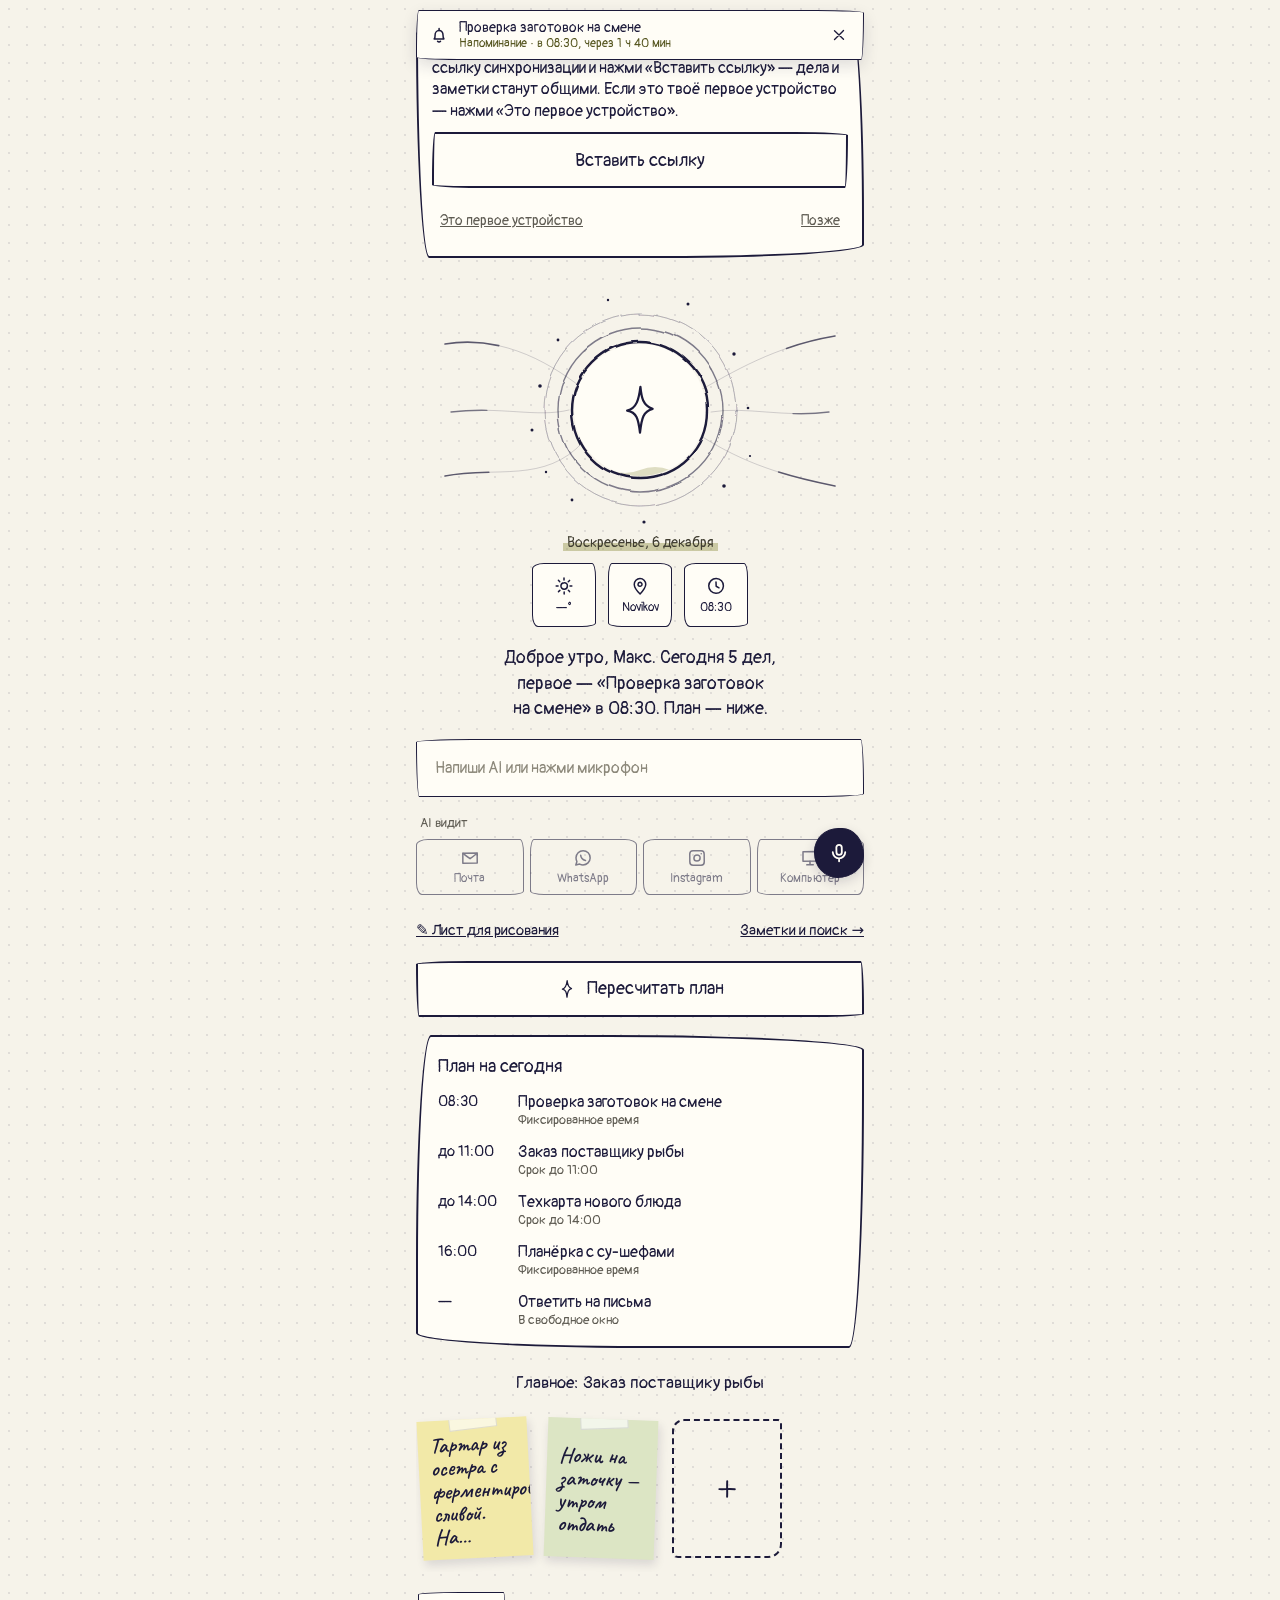
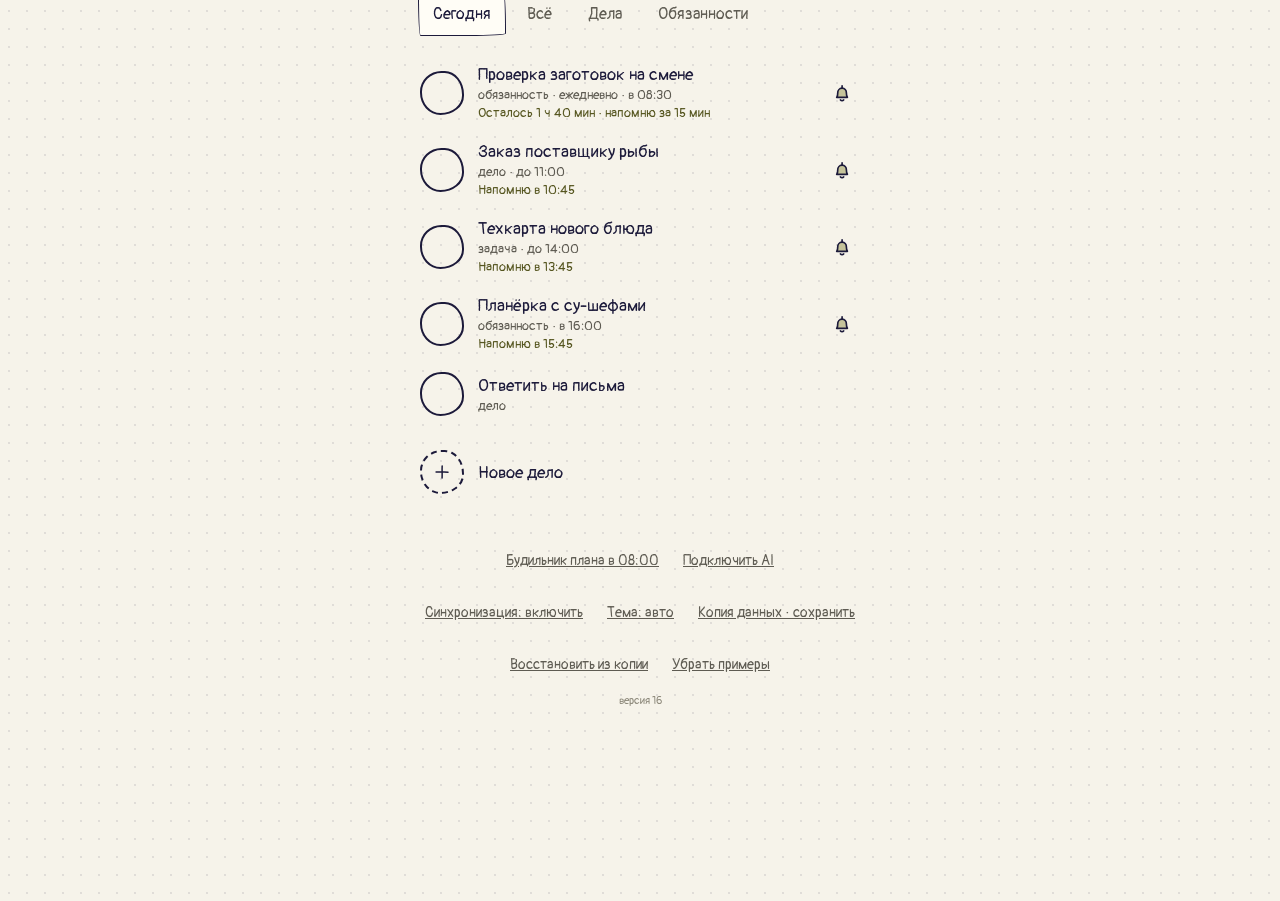
==== commit 24e69ce4: "Блатной блокнот v16: редактор заметок, поиск, тёмная тема, лист для рисования Co-Authored-By: Claude" ====
--- a/dela/index.html
+++ b/dela/index.html
@@ -126,7 +126,7 @@
       </div>
     </div>
 
-    <div class="row-end"><a href="#notes" class="link">Все заметки →</a></div>
+    <div class="row-end"><a href="#sketch" class="link">✎ Лист для рисования</a><a href="#notes" class="link">Заметки и поиск →</a></div>
 
     <button type="button" class="big-btn hand-a" data-act="plan">
       <svg width="20" height="20" viewBox="0 0 40 40" aria-hidden="true"><path d="M20.3 3.5 C21 11, 22 16.5, 29 19.2 C 22.5 21, 21.2 25.5, 20 36.2 C 18.8 26, 17.6 21.6, 10.8 20.4 C 17.8 18.8, 19.2 12, 20.3 3.5 Z" fill="none" stroke="#1C1A3A" stroke-width="2.6" stroke-linejoin="round"/></svg>
@@ -154,6 +154,7 @@
       <button type="button" class="link-btn" id="alarm-btn" data-act="alarm">Будильник плана в 08:00</button>
       <button type="button" class="link-btn" id="ai-setup" data-act="ai-setup">Подключить AI</button>
       <button type="button" class="link-btn" id="sync-btn" data-act="sync">Синхронизация: включить</button>
+      <button type="button" class="link-btn" id="theme-btn" data-act="theme">Тема: авто</button>
       <button type="button" class="link-btn" id="backup-btn" data-act="backup">Копия данных · сохранить</button>
       <button type="button" class="link-btn" id="restore-btn" data-act="restore-file">Восстановить из копии</button>
       <input type="file" id="restore-input" accept="application/json,.json" hidden>
@@ -174,12 +175,54 @@
         Дела
       </a>
     </div>
+    <form id="search-form" class="ask hand-a search" role="search" autocomplete="off">
+      <svg width="20" height="20" viewBox="0 0 24 24" class="ink" aria-hidden="true"><path d="M10.6 4.2c3.6-.1 6.4 2.7 6.3 6.2 0 3.4-2.8 6.2-6.3 6.2-3.4 0-6.2-2.8-6.2-6.2.1-3.4 2.8-6.2 6.2-6.2z"/><path d="M15.2 15.3l5 4.9"/></svg>
+      <label for="q" class="sr">Поиск</label>
+      <input id="q" type="search" enterkeyhint="search" placeholder="Поиск по делам и заметкам">
+    </form>
+    <div id="search-res" class="search-res" hidden></div>
     <form id="note-form" class="ask hand-b" autocomplete="off">
       <label for="note-input" class="sr">Новая заметка</label>
       <input id="note-input" type="text" maxlength="2000" enterkeyhint="done" placeholder="Новая заметка или микрофон справа внизу">
     </form>
     <div id="notes-list" class="notes-list"></div>
   </main>
+
+  <!-- ЛИСТ -->
+  <main id="view-sketch" hidden>
+    <div class="notes-head">
+      <div>
+        <div class="label-sm">Пиши и рисуй пальцем — сохраняется само</div>
+        <h1 class="h1">Лист</h1>
+      </div>
+      <a href="#" class="pill hand-a" data-act="go-main"><svg width="16" height="16" viewBox="0 0 24 24" class="ink" aria-hidden="true"><path d="M15 5.2c-2.4 2.2-4.6 4.4-6.8 6.9 2.2 2.3 4.4 4.5 6.8 6.7"/></svg>
+        Дела
+      </a>
+    </div>
+    <div class="sk-tools" role="toolbar" aria-label="Инструменты">
+      <button type="button" data-act="sk-tool" data-val="pen" class="on">Ручка</button>
+      <button type="button" data-act="sk-tool" data-val="marker">Маркер</button>
+      <button type="button" data-act="sk-tool" data-val="eraser">Ластик</button>
+      <button type="button" data-act="sk-undo">Отменить</button>
+    </div>
+    <canvas id="sk" class="sk hand-b" aria-label="Лист для рисования"></canvas>
+    <div class="sheet-actions">
+      <button type="button" class="big-btn hand-a" data-act="sk-note">Текстом в заметку (AI)</button>
+      <button type="button" class="big-btn hand-b" data-act="sk-share">Отправить картинкой</button>
+      <div class="sheet-sub"><span class="label-sm sk-status" id="sk-status"></span><button type="button" class="link-btn danger" data-act="sk-clear">Очистить лист</button></div>
+    </div>
+  </main>
+
+  <!-- Редактор заметки -->
+  <form id="note-ed" class="sheet hand-b" hidden autocomplete="off">
+    <div class="sheet-grip" aria-hidden="true"></div>
+    <label class="fld"><span>Заголовок</span><input id="ne-title" type="text" maxlength="200"></label>
+    <label class="fld"><span>Текст</span><textarea id="ne-body" rows="10"></textarea></label>
+    <div class="sheet-actions">
+      <button type="submit" class="big-btn hand-a">Готово</button>
+      <div class="sheet-sub"><span class="label-sm" id="ne-saved">Сохраняется само</span><button type="button" class="link-btn danger" data-act="ne-del">Удалить</button></div>
+    </div>
+  </form>
 
   <!-- Редактор дела -->
   <div id="sheet-bg" class="sheet-bg" hidden data-act="close-sheet"></div>
--- a/dela/style.css
+++ b/dela/style.css
@@ -3,27 +3,32 @@
   --ha:255px 15px 225px 15px / 15px 225px 15px 255px;
   --hb:15px 255px 15px 225px / 225px 15px 255px 15px;
   --hc:50% 45% 55% 48% / 48% 55% 45% 52%;
+  --dot:rgba(28,26,58,.1); --ink2:#3F3C30; --olive-d:#55551F; --faint:#8C887A; --done:#6B6857; --shadow:rgba(28,26,58,.14);
   --wind:7s; --flow1:3.6s; --flow2:4.4s; --flow3:5.2s; --spin:40s; --star:24s; --pulse:4s; --dots:3s; --fill:3s;
 }
 *{box-sizing:border-box}
 [hidden]{display:none!important}
 html{-webkit-text-size-adjust:100%}
-body{margin:0;background-color:var(--paper);background-image:radial-gradient(rgba(28,26,58,.1) 1px,transparent 1.2px);background-size:18px 18px;color:var(--ink);font-family:'Pangolin',system-ui,sans-serif;-webkit-tap-highlight-color:transparent}
+body{margin:0;background-color:var(--paper);background-image:radial-gradient(var(--dot) 1px,transparent 1.2px);background-size:18px 18px;color:var(--ink);font-family:'Pangolin',system-ui,sans-serif;-webkit-tap-highlight-color:transparent}
 button{font-family:inherit;color:inherit}
 a{color:var(--ink)}
 .sr{position:absolute;width:1px;height:1px;overflow:hidden;clip:rect(0 0 0 0)}
 .ink{fill:none;stroke:var(--ink);stroke-width:1.8;stroke-linecap:round;stroke-linejoin:round}
 :root{color-scheme:light}
+/* тёмная тема: по системе или вручную */
+:root[data-theme="dark"]{color-scheme:dark;--ink:#ECE8DA;--paper:#15141F;--card:#211F2E;--muted:#A9A593;--olive:#B5B55A;--olive-a:rgba(181,181,90,.32);--red:#E59A86;--dot:rgba(236,232,218,.08);--ink2:#C9C5B5;--olive-d:#CFCF86;--faint:#8E8A7B;--done:#8E8A7B;--shadow:rgba(0,0,0,.4)}
+@media (prefers-color-scheme:dark){:root:not([data-theme="light"]){color-scheme:dark;--ink:#ECE8DA;--paper:#15141F;--card:#211F2E;--muted:#A9A593;--olive:#B5B55A;--olive-a:rgba(181,181,90,.32);--red:#E59A86;--dot:rgba(236,232,218,.08);--ink2:#C9C5B5;--olive-d:#CFCF86;--faint:#8E8A7B;--done:#8E8A7B;--shadow:rgba(0,0,0,.4)}}
+[stroke="#1C1A3A"]{stroke:var(--ink)} [fill="#1C1A3A"]{fill:var(--ink)} [fill="#FFFDF6"]{fill:var(--card)}
 #app{max-width:480px;margin:0 auto;padding-block:calc(env(safe-area-inset-top, 0px) + 8px) calc(env(safe-area-inset-bottom, 0px) + 110px);padding-left:max(16px, env(safe-area-inset-left, 0px));padding-right:max(16px, env(safe-area-inset-right, 0px));position:relative;overflow-x:hidden}
 main{display:flex;flex-direction:column;gap:18px}
 .hand-a{border-radius:var(--ha)} .hand-b{border-radius:var(--hb)}
 
 /* toast */
-.toast{position:fixed;left:50%;transform:translateX(-50%);top:calc(env(safe-area-inset-top) + 10px);width:min(448px,calc(100% - 32px));z-index:30;background:var(--card);border:1.8px solid var(--ink);border-radius:var(--hb);box-shadow:0 6px 16px rgba(28,26,58,.14);padding:2px 2px 2px 12px;display:flex;align-items:center;gap:10px;animation:toastIn .4s ease-out}
+.toast{position:fixed;left:50%;transform:translateX(-50%);top:calc(env(safe-area-inset-top) + 10px);width:min(448px,calc(100% - 32px));z-index:30;background:var(--card);border:1.8px solid var(--ink);border-radius:var(--hb);box-shadow:0 6px 16px var(--shadow);padding:2px 2px 2px 12px;display:flex;align-items:center;gap:10px;animation:toastIn .4s ease-out}
 .toast[hidden]{display:none}
 .toast-text{flex:1;min-width:0}
 .toast-title{font-size:14px;line-height:1.25;white-space:nowrap;overflow:hidden;text-overflow:ellipsis}
-.toast-sub{font-size:12px;line-height:1.25;color:#55551F}
+.toast-sub{font-size:12px;line-height:1.25;color:var(--olive-d)}
 .icon-btn{width:44px;height:44px;flex-shrink:0;border:none;background:transparent;display:flex;align-items:center;justify-content:center;cursor:pointer;padding:0}
 @keyframes toastIn{from{transform:translate(-50%,-16px);opacity:0}to{transform:translate(-50%,0);opacity:1}}
 
@@ -53,7 +58,7 @@
 .mode-listen{--wind:1.6s;--flow1:1.1s;--flow2:1.3s;--flow3:1.5s;--spin:8s;--star:4s;--pulse:.7s;--dots:1s;--fill:1.2s}
 .mode-think{--wind:2.4s;--flow1:1.1s;--flow2:1.3s;--flow3:1.5s;--spin:8s;--star:4s;--pulse:1.2s;--dots:1s;--fill:1.2s}
 
-.date{text-align:center;font-size:14px;color:#3F3C30;margin-top:-24px}
+.date{text-align:center;font-size:14px;color:var(--ink2);margin-top:-24px}
 .date span{background:linear-gradient(transparent 55%,rgba(138,138,58,.4) 55%);padding:0 4px}
 .boxes{display:flex;justify-content:center;gap:12px;margin-top:-6px}
 .box{width:64px;height:64px;border:1.8px solid var(--ink);background:var(--card);display:flex;flex-direction:column;align-items:center;justify-content:center;gap:4px;font-size:12px;padding:0;cursor:default}
@@ -68,7 +73,7 @@
 
 .ask{background:var(--card);border:1.8px solid var(--ink);padding:4px 16px;display:flex;align-items:center}
 .ask input{flex:1;min-width:0;border:none;outline:none;background:transparent;font-family:inherit;font-size:16px;color:var(--ink);min-height:48px}
-.ask input::placeholder{color:#8C887A}
+.ask input::placeholder{color:var(--faint)}
 
 .label-sm{font-size:13px;color:var(--muted)}
 .sees{display:flex;flex-direction:column;gap:8px}
@@ -78,7 +83,7 @@
 .see.hand-a{border-radius:12px 4px 14px 6px / 6px 14px 4px 12px}
 .see.hand-b{border-radius:4px 12px 6px 14px / 14px 6px 12px 4px}
 
-.row-end{display:flex;justify-content:flex-end;margin:-4px 0 -10px}
+.row-end{display:flex;justify-content:space-between;gap:8px;flex-wrap:wrap;margin:-4px 0 -10px}
 .link{min-height:44px;display:flex;align-items:center;font-size:15px}
 .big-btn{min-height:56px;border:2px solid var(--ink);background:var(--card);font-size:18px;display:flex;align-items:center;justify-content:center;gap:10px;cursor:pointer;width:100%}
 .big-btn:active{background:var(--olive-a)}
@@ -93,7 +98,7 @@
 
 .stickers{display:flex;gap:16px;overflow-x:auto;padding:12px 8px 14px 4px;margin-top:-4px;scrollbar-width:none}
 .stickers::-webkit-scrollbar{display:none}
-.sticker{position:relative;width:110px;min-height:96px;flex-shrink:0;padding:14px 12px 10px;border:none;text-align:left;font-family:'Caveat',cursive;font-weight:600;font-size:22px;line-height:1.05;color:var(--ink);box-shadow:2px 5px 10px rgba(28,26,58,.13);cursor:pointer;overflow:hidden}
+.sticker{position:relative;width:110px;min-height:96px;flex-shrink:0;padding:14px 12px 10px;border:none;text-align:left;font-family:'Caveat',cursive;font-weight:600;font-size:22px;line-height:1.05;color:#1C1A3A;box-shadow:2px 5px 10px rgba(28,26,58,.13);cursor:pointer;overflow:hidden}
 .sticker::before{content:'';position:absolute;top:-6px;left:50%;width:46px;height:14px;margin-left:-23px;background:rgba(255,255,255,.65);border:1px solid rgba(28,26,58,.12);transform:rotate(-4deg)}
 .sticker-add{width:110px;min-height:96px;flex-shrink:0;border:2px dashed var(--ink);border-radius:12px 4px 14px 6px;background:transparent;display:flex;align-items:center;justify-content:center;cursor:pointer}
 
@@ -109,16 +114,16 @@
 .circle.dashed{border-style:dashed}
 .item-body{flex:1;min-width:0;display:flex;flex-direction:column;gap:2px;border:none;background:transparent;text-align:left;padding:0;cursor:pointer}
 .item-title{font-size:17px}
-.item.is-done .item-title{text-decoration:line-through;color:#6B6857}
+.item.is-done .item-title{text-decoration:line-through;color:var(--done)}
 .item-meta{font-size:13px;color:var(--muted)}
-.item-alert{font-size:13px;color:#55551F}
+.item-alert{font-size:13px;color:var(--olive-d)}
 .item-alert.late{color:var(--red)}
 .bell{width:44px;height:44px;flex-shrink:0;border:none;background:transparent;display:flex;align-items:center;justify-content:center;cursor:pointer;padding:0;opacity:.45}
 .bell.on{opacity:1}
 .bell.on path:first-child{fill:rgba(138,138,58,.45)}
 .empty{text-align:center;color:var(--muted);font-size:15px;padding:12px 0}
 .add-row{min-height:60px;padding:8px 0 8px 4px;border:none;background:transparent;font-size:17px;display:flex;align-items:center;gap:14px;cursor:pointer;text-align:left}
-.ver{width:100%;text-align:center;font-size:11px;color:#8C887A}
+.ver{width:100%;text-align:center;font-size:11px;color:var(--faint)}
 .foot{display:flex;justify-content:center;gap:8px;flex-wrap:wrap;padding:0 0 84px}
 .toast-undo{min-height:44px;padding:0 12px;border:1.5px solid var(--ink);border-radius:var(--ha);background:var(--olive-a);font-size:14px;cursor:pointer;flex-shrink:0}
 .archive{display:flex;flex-direction:column;gap:4px}
@@ -154,7 +159,7 @@
 @keyframes sheetIn{from{transform:translate(-50%,40px);opacity:0}to{transform:translate(-50%,0);opacity:1}}
 .sheet-grip{width:44px;height:4px;border-radius:2px;background:rgba(28,26,58,.3);margin:0 auto 4px}
 .fld{display:flex;flex-direction:column;gap:6px;font-size:14px;color:var(--muted);flex:1}
-.fld input[type=text],.fld input[type=time],.fld input[type=date]{font-family:inherit;font-size:16px;color:var(--ink);background:var(--paper);border:1.5px solid var(--ink);border-radius:10px 4px 12px 6px;min-height:46px;padding:0 12px;width:100%}
+.fld textarea,.fld input[type=text],.fld input[type=time],.fld input[type=date]{font-family:inherit;font-size:16px;color:var(--ink);background:var(--paper);border:1.5px solid var(--ink);border-radius:10px 4px 12px 6px;min-height:46px;padding:0 12px;width:100%}
 .fld-row{display:flex;gap:12px}
 .seg{display:flex;gap:6px;flex-wrap:wrap}
 .seg button{min-height:44px;padding:0 14px;border:1.5px solid var(--ink);border-radius:var(--ha);background:transparent;font-size:15px;cursor:pointer}
@@ -178,3 +183,19 @@
 
 .sync-banner{margin:12px 0 4px;padding:14px;border:2px solid var(--ink);background:var(--card);display:flex;flex-direction:column;gap:10px}
 .sb-text{font-size:16px;line-height:1.35}
+
+/* поиск */
+.search{gap:10px}
+.search input{flex:1;min-width:0;border:none;outline:none;background:transparent;font-family:inherit;font-size:16px;color:var(--ink);min-height:48px;-webkit-appearance:none;appearance:none}
+.search-res{display:flex;flex-direction:column;gap:6px}
+.sr-item{width:100%;padding:10px 4px;border-bottom:1.5px dashed var(--dot)!important}
+.search-res mark{background:var(--olive-a);color:inherit;border-radius:3px;padding:0 1px}
+.note-top,.note-body{cursor:pointer}
+/* редактор заметки */
+.fld textarea{min-height:42vh;padding:10px 12px;line-height:1.5;resize:vertical;font-family:inherit}
+/* лист */
+.sk-tools{display:flex;gap:6px;flex-wrap:wrap}
+.sk-tools button{min-height:44px;padding:0 14px;border:1.5px solid var(--ink);border-radius:var(--ha);background:transparent;font-size:15px;cursor:pointer}
+.sk-tools button.on{background:var(--olive-a)}
+.sk{display:block;width:100%;background:var(--card);border:2px solid var(--ink);touch-action:none;-webkit-user-select:none;user-select:none;-webkit-touch-callout:none;cursor:crosshair}
+.sk-status{align-self:center}
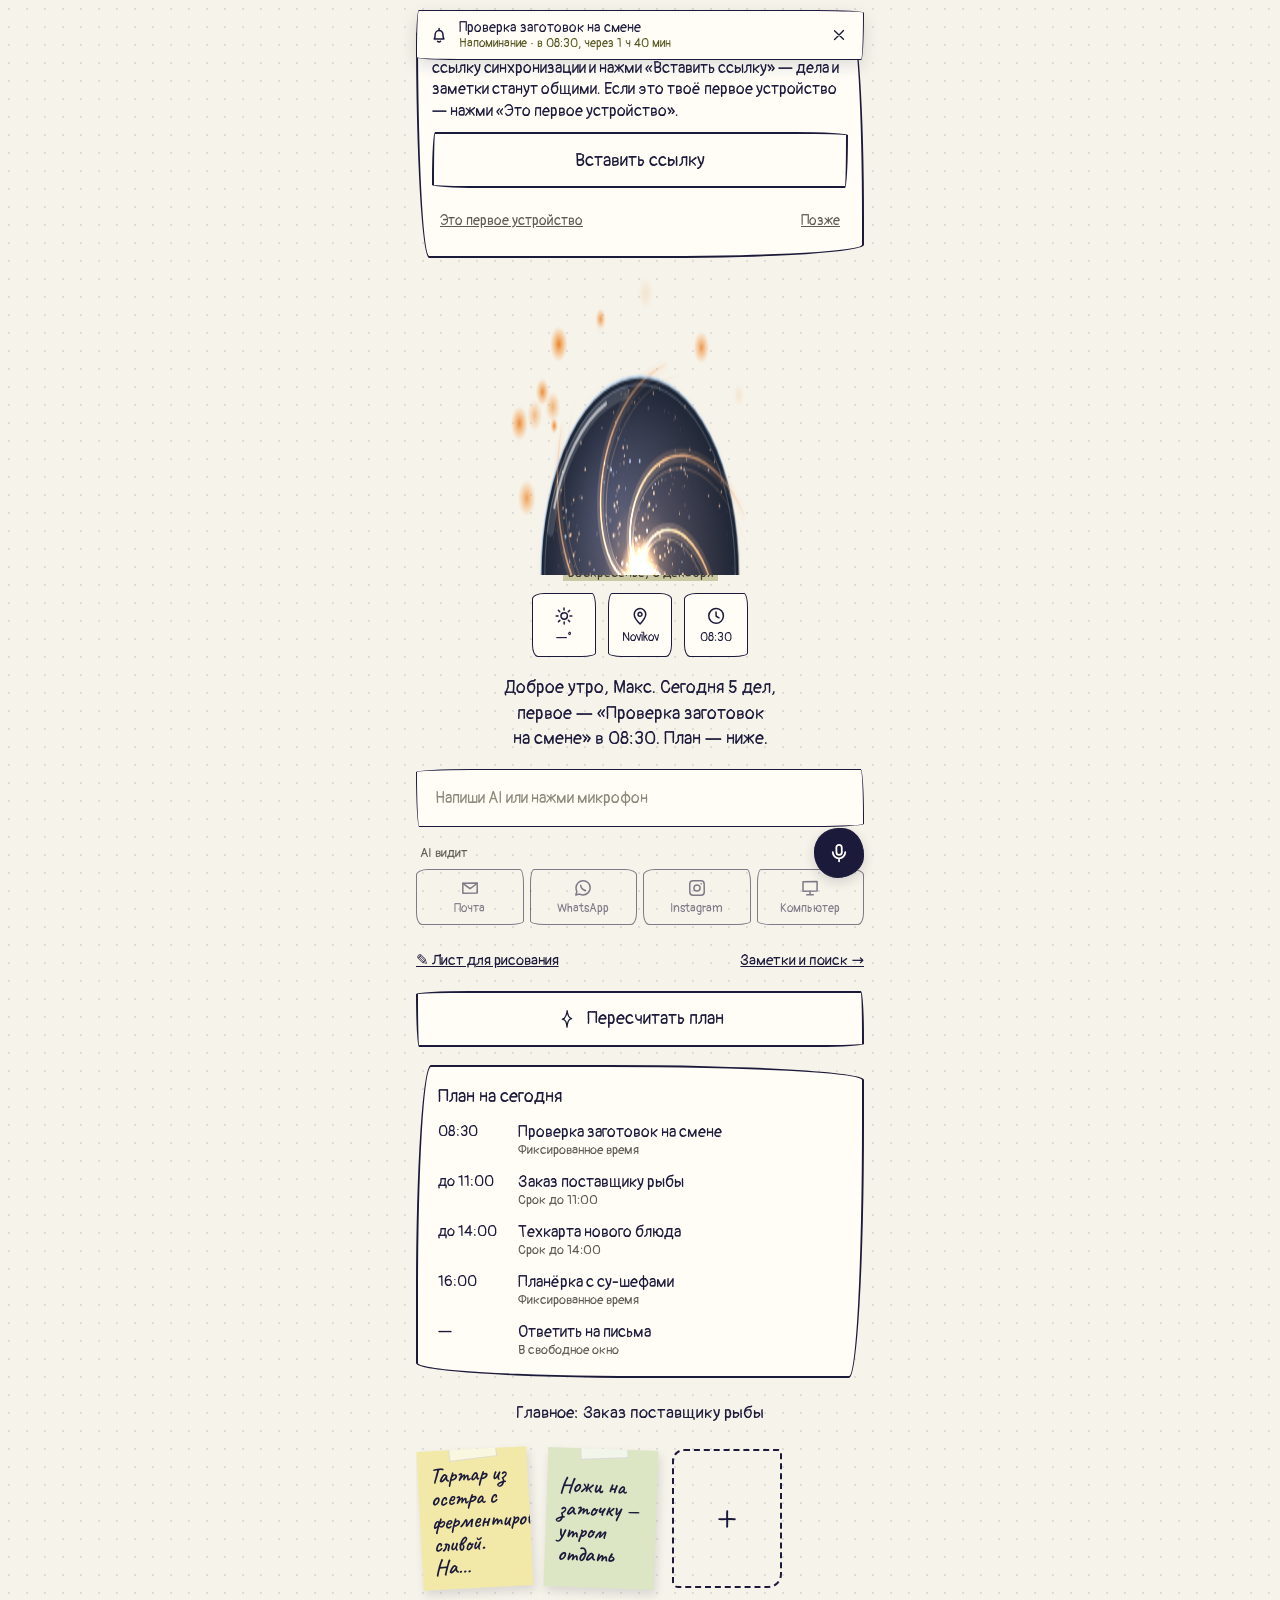
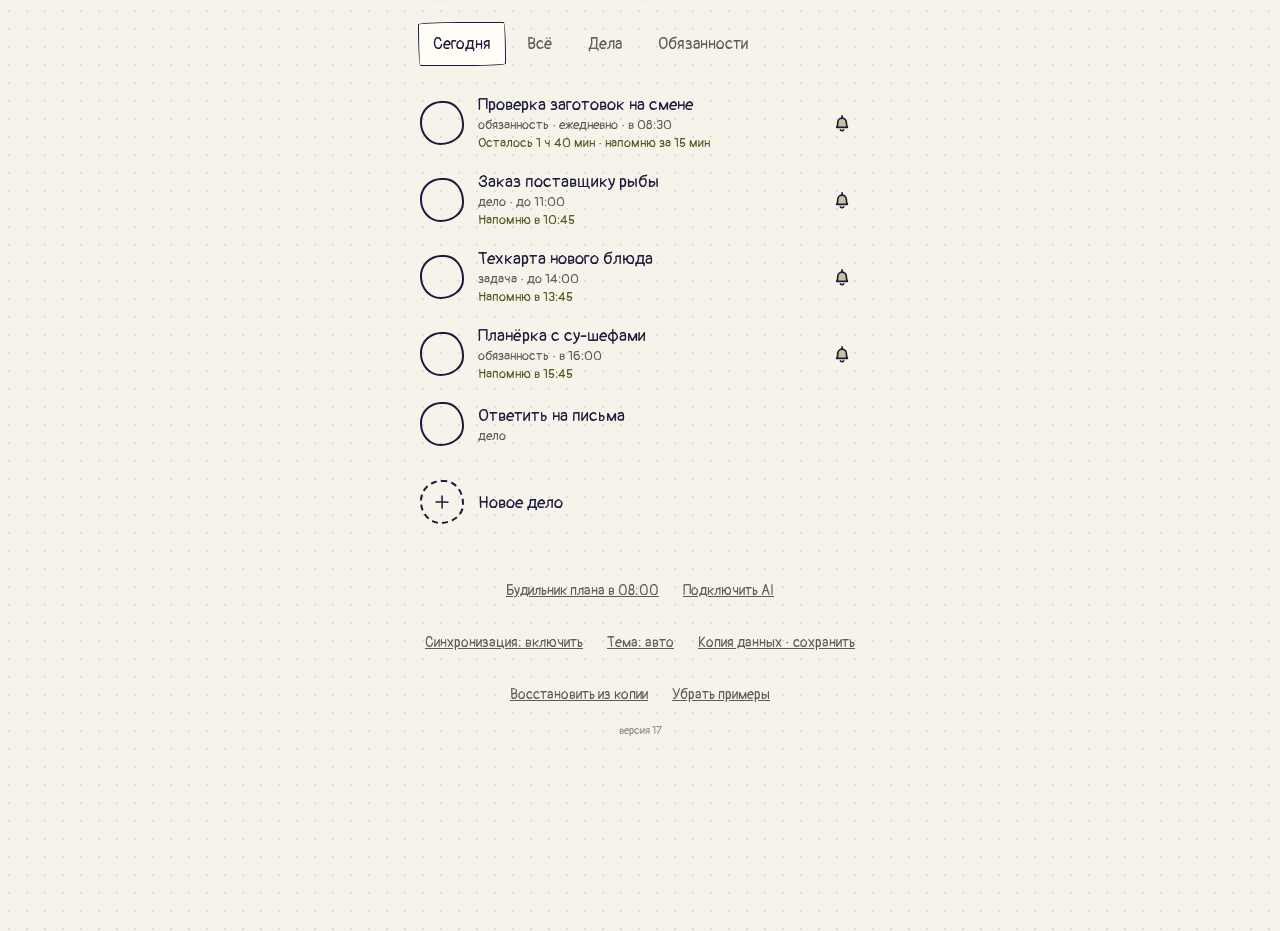
==== commit fc2dccdd: "Блатной блокнот v17: шар AI «Галактика в стекле» Co-Authored-By: Claude Opus 5.5 <noreply@anthropic." ====
--- a/dela/index.html
+++ b/dela/index.html
@@ -34,59 +34,8 @@
       <button type="button" class="big-btn hand-b" id="sb-btn" data-act="sb-go"></button>
       <div class="sheet-sub"><button type="button" class="link-btn" id="sb-alt" data-act="sb-alt" hidden></button><button type="button" class="link-btn" data-act="sb-close">Позже</button></div>
     </div>
-    <section id="orb" class="orb-wrap mode-idle" role="img" aria-label="AI">
-      <svg class="wind" viewBox="0 0 390 260" preserveAspectRatio="xMidYMid meet" aria-hidden="true">
-        <g class="wind-g">
-          <path class="w-base" d="M0 64 C 60 54, 110 86, 142 112"/>
-          <path class="w-base" d="M0 196 C 50 186, 100 204, 138 162"/>
-          <path class="w-base" d="M390 56 C 330 66, 288 92, 252 112"/>
-          <path class="w-base" d="M390 206 C 340 196, 300 184, 256 156"/>
-          <path class="w-base" d="M6 132 C 56 126, 92 138, 124 130"/>
-          <path class="w-base" d="M384 132 C 340 138, 300 126, 266 132"/>
-          <path class="w-flow f1" d="M0 64 C 60 54, 110 86, 142 112" stroke-dasharray="54 176"/>
-          <path class="w-flow f2" d="M0 196 C 50 186, 100 204, 138 162" stroke-dasharray="44 186" style="animation-delay:-0.7s"/>
-          <path class="w-flow f2" d="M390 56 C 330 66, 288 92, 252 112" stroke-dasharray="50 180" style="animation-delay:-1.3s"/>
-          <path class="w-flow f1" d="M390 206 C 340 196, 300 184, 256 156" stroke-dasharray="58 172" style="animation-delay:-0.4s"/>
-          <path class="w-flow f3" d="M6 132 C 56 126, 92 138, 124 130" stroke-dasharray="36 194" style="animation-delay:-1s"/>
-          <path class="w-flow f3" d="M384 132 C 340 138, 300 126, 266 132" stroke-dasharray="36 194" style="animation-delay:-0.2s"/>
-        </g>
-      </svg>
-      <div class="orb">
-        <svg class="orb-dots" viewBox="0 0 240 240" aria-hidden="true">
-          <g fill="#1C1A3A"><circle cx="20" cy="96" r="1.8"/><circle cx="38" cy="50" r="1.4"/><circle cx="12" cy="140" r="1.5"/><circle cx="214" cy="64" r="1.7"/><circle cx="228" cy="118" r="1.3"/><circle cx="204" cy="196" r="1.8"/><circle cx="52" cy="210" r="1.4"/><circle cx="124" cy="232" r="1.6"/><circle cx="168" cy="14" r="1.5"/><circle cx="88" cy="10" r="1.2"/><circle cx="230" cy="166" r="1.1"/><circle cx="26" cy="182" r="1.2"/></g>
-        </svg>
-        <svg class="orb-fill" viewBox="0 0 240 240" aria-hidden="true">
-          <defs><clipPath id="orbClip"><circle cx="120" cy="120" r="66"/></clipPath></defs>
-          <circle cx="120" cy="120" r="66" fill="#FFFDF6"/>
-          <g clip-path="url(#orbClip)">
-            <g id="level" transform="translate(0 180)">
-              <path id="fillwave" fill="#8A8A3A" opacity="0.28" d="M0 0"/>
-            </g>
-          </g>
-        </svg>
-        <div class="orb-rings">
-          <svg viewBox="0 0 240 240" aria-hidden="true">
-            <defs>
-              <filter id="aiWind" x="-25%" y="-25%" width="150%" height="150%">
-                <feTurbulence type="fractalNoise" baseFrequency="0.02" numOctaves="2" seed="4" result="noise">
-                  <animate id="anim-freq" attributeName="baseFrequency" values="0.016;0.03;0.02;0.016" dur="7s" repeatCount="indefinite"/>
-                </feTurbulence>
-                <feDisplacementMap in="SourceGraphic" in2="noise" scale="8" xChannelSelector="R" yChannelSelector="G">
-                  <animate id="anim-gust" attributeName="scale" values="5;6;16;6;5;13;5" keyTimes="0;0.3;0.38;0.5;0.72;0.78;1" dur="7s" repeatCount="indefinite"/>
-                </feDisplacementMap>
-              </filter>
-            </defs>
-            <g filter="url(#aiWind)" fill="none" stroke="#1C1A3A" stroke-linecap="round">
-              <circle cx="120" cy="120" r="68" stroke-width="2.4"/>
-              <circle cx="120" cy="120" r="82" stroke-width="1.4" opacity="0.55"/>
-              <circle cx="120" cy="120" r="96" stroke-width="1" opacity="0.32"/>
-            </g>
-          </svg>
-        </div>
-        <div class="orb-star" aria-hidden="true">
-          <svg width="56" height="56" viewBox="0 0 40 40"><path d="M20.3 3.5 C21 11, 22 16.5, 29 19.2 C 22.5 21, 21.2 25.5, 20 36.2 C 18.8 26, 17.6 21.6, 10.8 20.4 C 17.8 18.8, 19.2 12, 20.3 3.5 Z" fill="none" stroke="#1C1A3A" stroke-width="1.6" stroke-linejoin="round"/></svg>
-        </div>
-      </div>
+    <section id="orb" class="orb-wrap mode-idle" role="img" aria-label="AI: готов">
+      <canvas id="orb-cv" class="orb-cv" aria-hidden="true"></canvas>
     </section>
 
     <div id="date" class="date"></div>
@@ -282,6 +231,7 @@
     <svg width="22" height="22" viewBox="0 0 24 24" class="ink" aria-hidden="true"><path d="M12.1 3.1c1.6 0 2.9 1.3 2.9 2.9l.1 5.1c0 1.6-1.4 2.9-3 2.9s-2.9-1.3-2.9-2.9L9.1 6c.1-1.6 1.4-2.9 3-2.9z"/><path d="M5.2 11.2c.2 3.8 3.1 6.7 6.9 6.6 3.7-.1 6.6-3 6.7-6.7M12.1 18v3.1"/></svg>
   </button>
 </div>
+<script src="orb.js"></script>
 <script src="app.js"></script>
 </body>
 </html>
--- a/dela/style.css
+++ b/dela/style.css
@@ -33,7 +33,8 @@
 @keyframes toastIn{from{transform:translate(-50%,-16px);opacity:0}to{transform:translate(-50%,0);opacity:1}}
 
 /* orb */
-.orb-wrap{position:relative;height:260px}
+.orb-wrap{position:relative;height:290px;display:flex;align-items:center;justify-content:center}
+.orb-cv{display:block;width:300px;height:300px;max-width:100%}
 .wind{position:absolute;left:-16px;top:0;width:calc(100% + 32px);height:260px}
 .wind-g{fill:none;stroke:var(--ink);stroke-linecap:round}
 .w-base{stroke-width:1;opacity:.18}
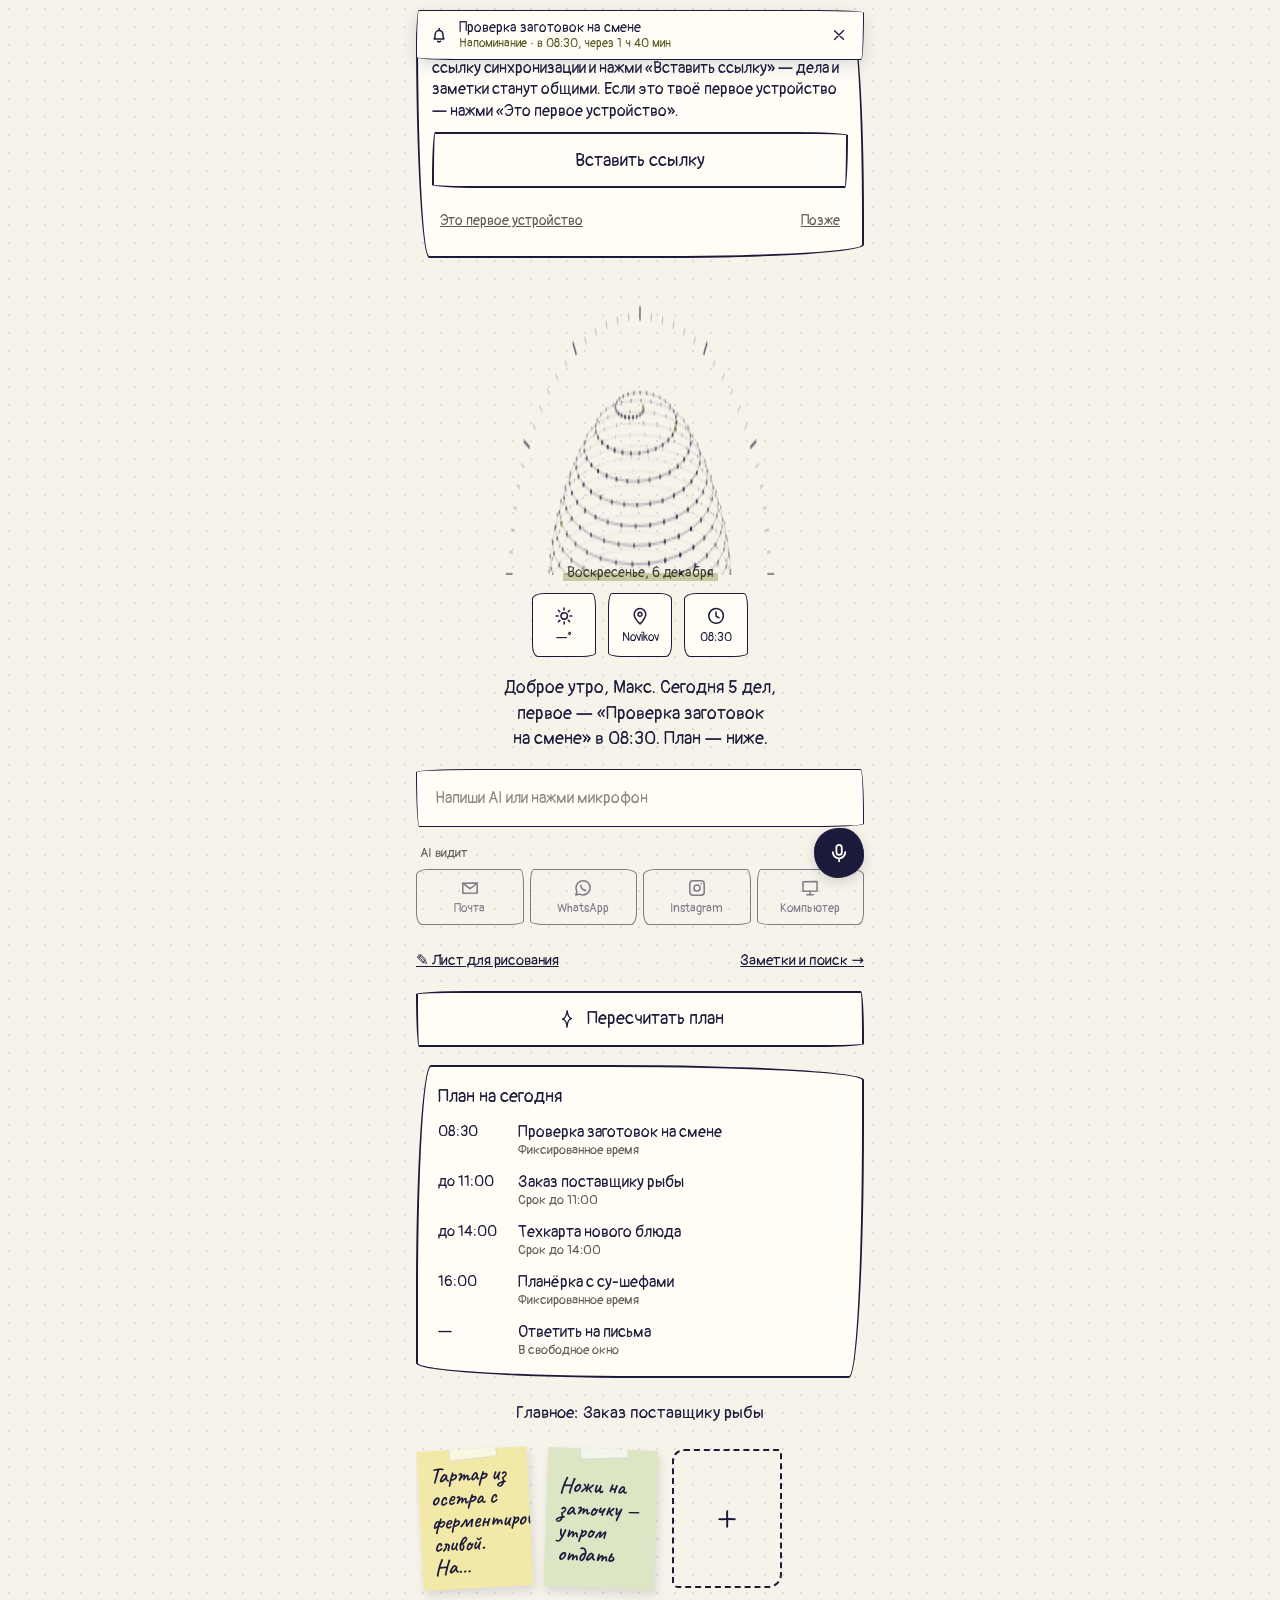
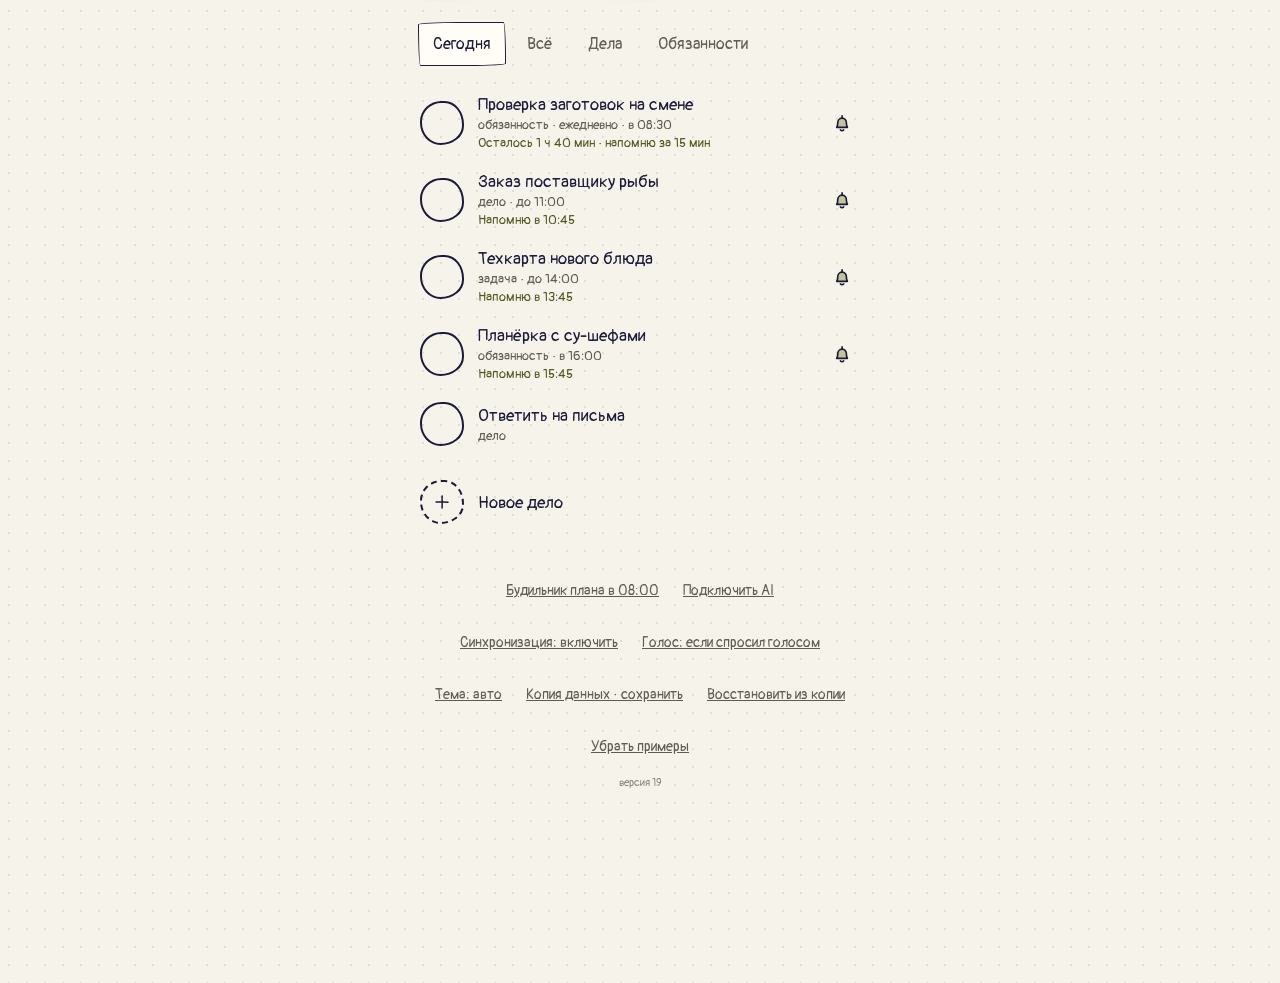
==== commit 57a80e01: "Блатной блокнот v19: ответ голосом (голос iPhone) Co-Authored-By: Claude Opus 5.5 <noreply@anthropic" ====
--- a/dela/index.html
+++ b/dela/index.html
@@ -103,6 +103,7 @@
       <button type="button" class="link-btn" id="alarm-btn" data-act="alarm">Будильник плана в 08:00</button>
       <button type="button" class="link-btn" id="ai-setup" data-act="ai-setup">Подключить AI</button>
       <button type="button" class="link-btn" id="sync-btn" data-act="sync">Синхронизация: включить</button>
+      <button type="button" class="link-btn" id="voice-btn" data-act="voice-mode">Голос: если спросил голосом</button>
       <button type="button" class="link-btn" id="theme-btn" data-act="theme">Тема: авто</button>
       <button type="button" class="link-btn" id="backup-btn" data-act="backup">Копия данных · сохранить</button>
       <button type="button" class="link-btn" id="restore-btn" data-act="restore-file">Восстановить из копии</button>
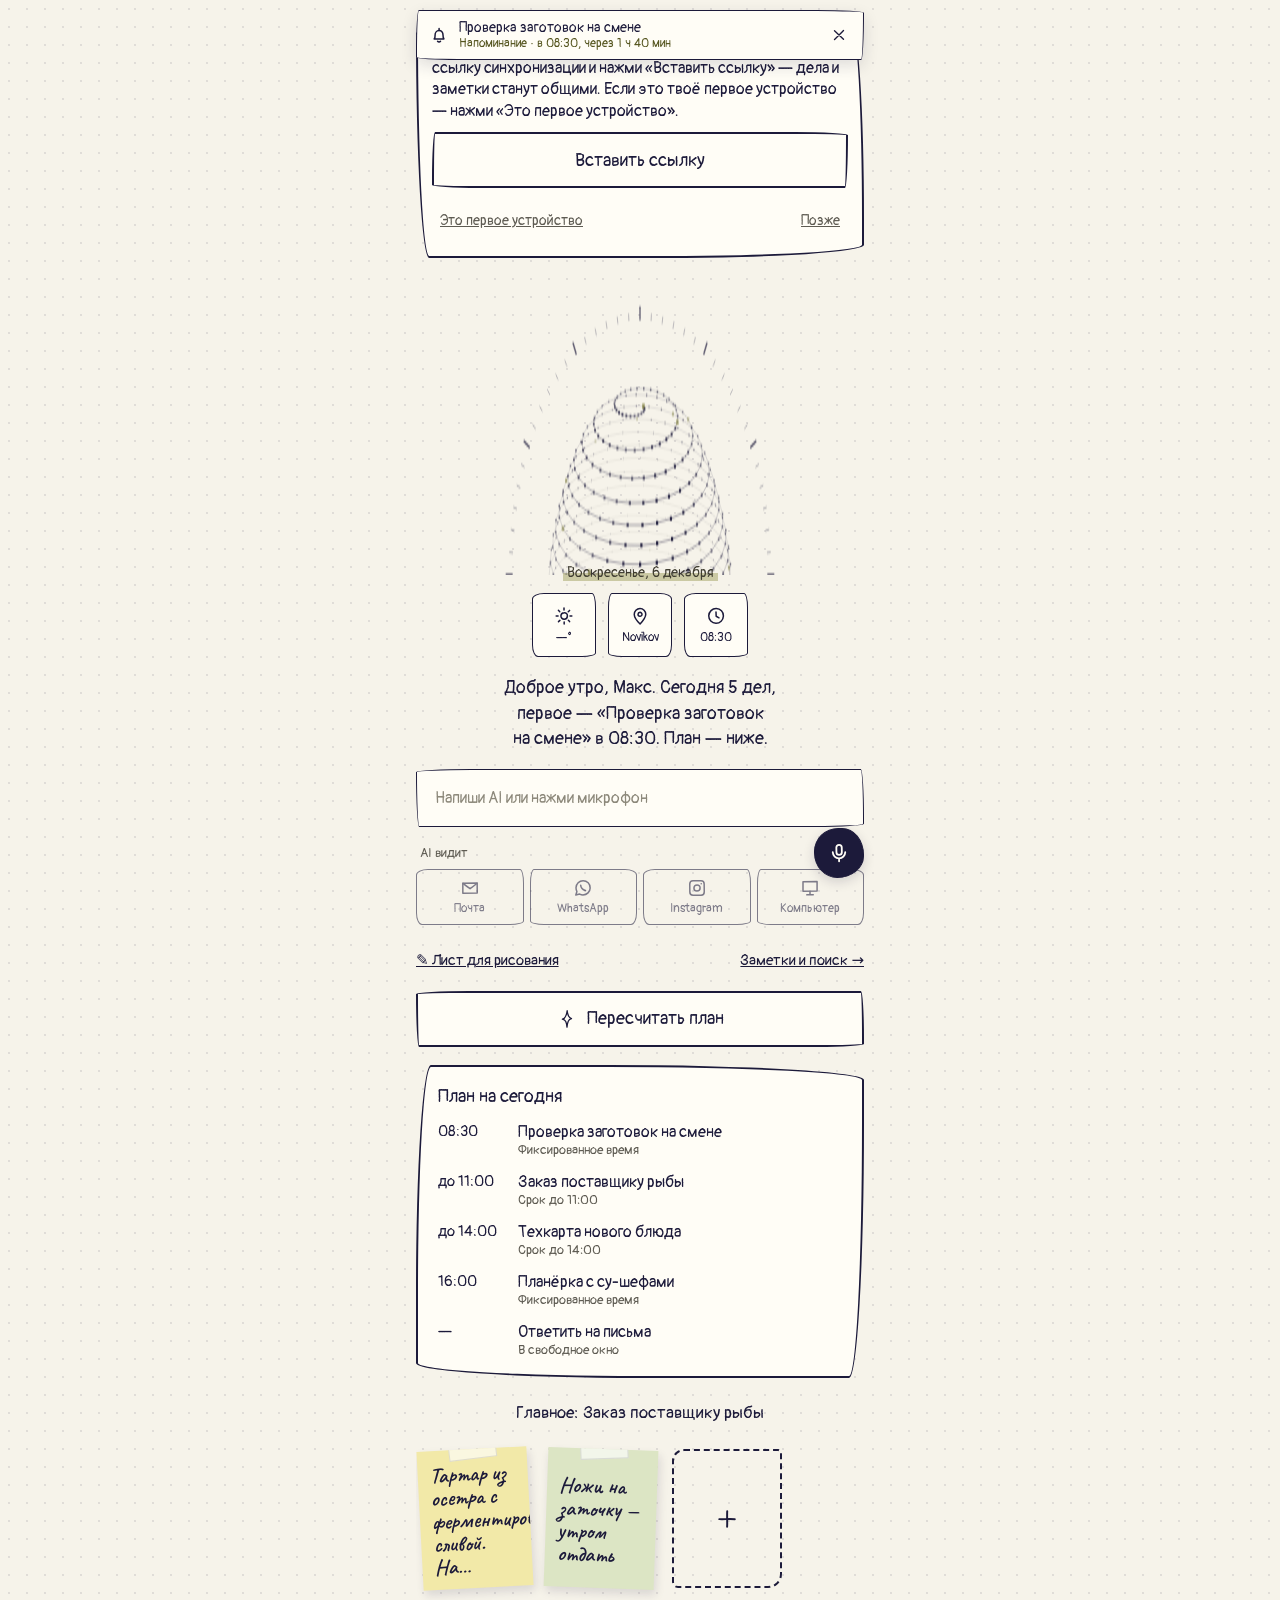
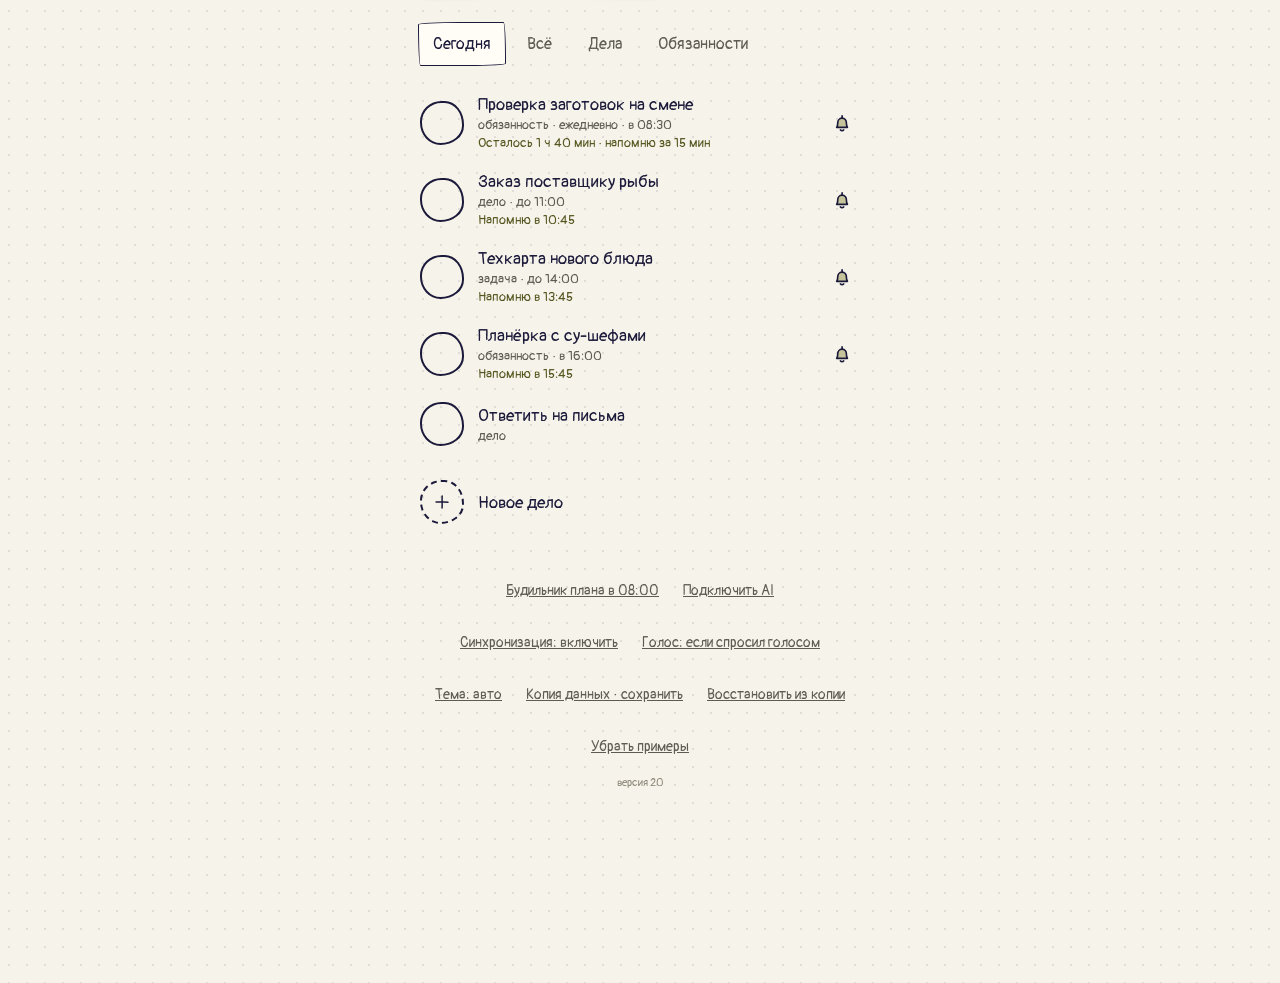
==== commit 850b73df: "Блатной блокнот v20: живой голос Gemini с выбором тембра Co-Authored-By: Claude Opus 5.5 <noreply@an" ====
--- a/dela/index.html
+++ b/dela/index.html
@@ -104,6 +104,7 @@
       <button type="button" class="link-btn" id="ai-setup" data-act="ai-setup">Подключить AI</button>
       <button type="button" class="link-btn" id="sync-btn" data-act="sync">Синхронизация: включить</button>
       <button type="button" class="link-btn" id="voice-btn" data-act="voice-mode">Голос: если спросил голосом</button>
+      <button type="button" class="link-btn" id="timbre-btn" data-act="timbre" hidden>Тембр: Charon · спокойный</button>
       <button type="button" class="link-btn" id="theme-btn" data-act="theme">Тема: авто</button>
       <button type="button" class="link-btn" id="backup-btn" data-act="backup">Копия данных · сохранить</button>
       <button type="button" class="link-btn" id="restore-btn" data-act="restore-file">Восстановить из копии</button>
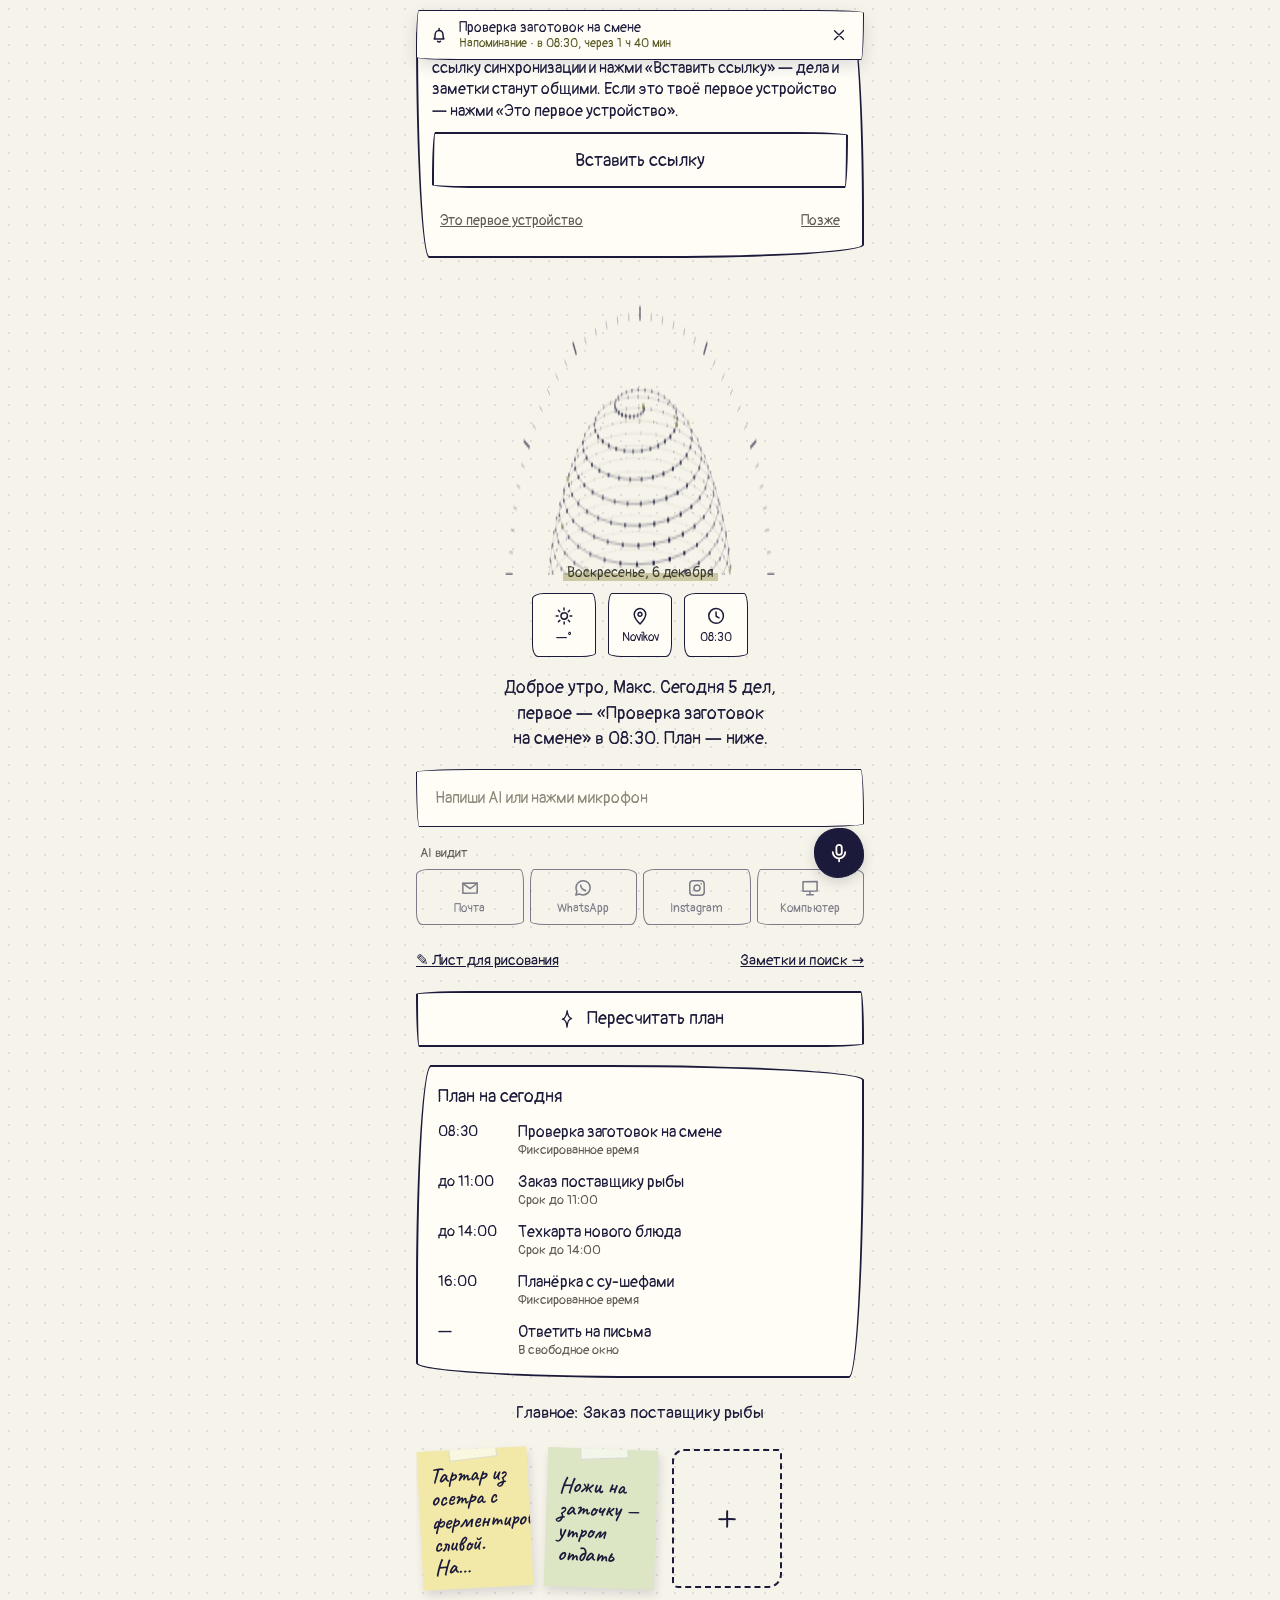
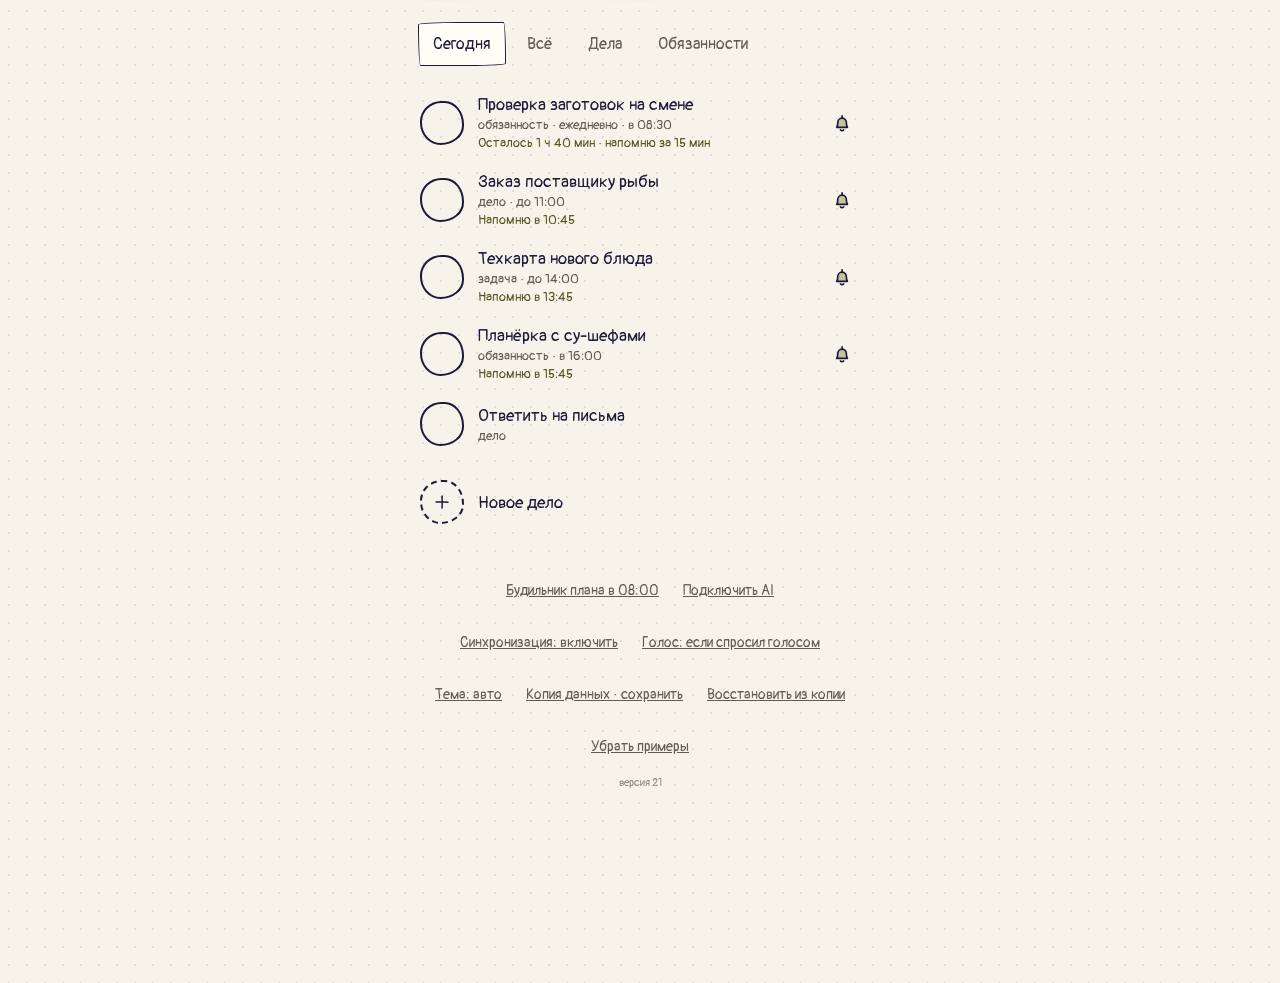
==== commit 9e79d3d8: "Блатной блокнот v21: связь с ноутбуком (поиск и открытие файлов, выгрузка заметок) Co-Authored-By: C" ====
--- a/dela/index.html
+++ b/dela/index.html
@@ -71,7 +71,7 @@
         <button type="button" class="see hand-a" data-act="soon" data-name="Почта"><svg width="20" height="20" viewBox="0 0 24 24" class="ink" aria-hidden="true"><path d="M3.4 6.2l17.2-.1.1 12-17.3.1z"/><path d="M3.6 6.4c2.8 2.3 5.6 4.4 8.5 6.4 2.9-2 5.7-4.2 8.4-6.5"/></svg><span>Почта</span></button>
         <button type="button" class="see hand-b" data-act="soon" data-name="WhatsApp"><svg width="20" height="20" viewBox="0 0 24 24" class="ink" aria-hidden="true"><path d="M12.1 3.3c4.8 0 8.6 3.8 8.5 8.6-.1 4.7-3.9 8.4-8.6 8.4-1.4 0-2.8-.4-4-1l-4.6 1.2 1.3-4.3c-.7-1.3-1.1-2.8-1.1-4.4.1-4.7 3.9-8.5 8.5-8.5z"/><path d="M9.2 8.6c.2 2.9 2.6 5.6 5.8 6.4"/></svg><span>WhatsApp</span></button>
         <button type="button" class="see hand-a" data-act="soon" data-name="Instagram"><svg width="20" height="20" viewBox="0 0 24 24" class="ink" aria-hidden="true"><path d="M7.2 3.4l9.6-.1c2.1 0 3.8 1.7 3.8 3.8l.1 9.7c0 2.1-1.7 3.8-3.8 3.8l-9.7.1c-2.1 0-3.8-1.7-3.8-3.8L3.3 7.2c.1-2.1 1.8-3.8 3.9-3.8z"/><path d="M12.1 8.3c2.1 0 3.7 1.7 3.6 3.8 0 2-1.7 3.6-3.8 3.6-2 0-3.6-1.7-3.6-3.7.1-2 1.7-3.7 3.8-3.7z"/><path d="M17 6.8h.1"/></svg><span>Instagram</span></button>
-        <button type="button" class="see hand-b" data-act="soon" data-name="Компьютер"><svg width="20" height="20" viewBox="0 0 24 24" class="ink" aria-hidden="true"><path d="M3.6 4.4l16.9-.1v11.4l-16.9.1z"/><path d="M8.2 20.2c2.6-.2 5.1.1 7.7-.1M12 15.9v4.2"/></svg><span>Компьютер</span></button>
+        <button type="button" class="see hand-b" data-act="pc" data-name="Компьютер"><svg width="20" height="20" viewBox="0 0 24 24" class="ink" aria-hidden="true"><path d="M3.6 4.4l16.9-.1v11.4l-16.9.1z"/><path d="M8.2 20.2c2.6-.2 5.1.1 7.7-.1M12 15.9v4.2"/></svg><span>Компьютер</span></button>
       </div>
     </div>
 
@@ -206,6 +206,19 @@
     </div>
   </form>
 
+  <!-- Компьютер -->
+  <div id="pc-sheet" class="sheet hand-a" hidden>
+    <div class="sheet-grip" aria-hidden="true"></div>
+    <div class="fld"><span id="pc-status">Компьютер</span></div>
+    <form id="pc-form" class="ask hand-b search" role="search" autocomplete="off">
+      <label for="pc-q" class="sr">Найти файл на ноутбуке</label>
+      <input id="pc-q" type="search" enterkeyhint="search" placeholder="Найти файл на ноутбуке">
+    </form>
+    <div id="pc-res" class="search-res"></div>
+    <div class="label-sm" id="pc-folder"></div>
+    <div class="sheet-sub"><span></span><button type="button" class="link-btn" data-act="close-pc">Закрыть</button></div>
+  </div>
+
   <!-- Ссылка синхронизации -->
   <div id="link-sheet" class="sheet hand-a" hidden>
     <div class="sheet-grip" aria-hidden="true"></div>
